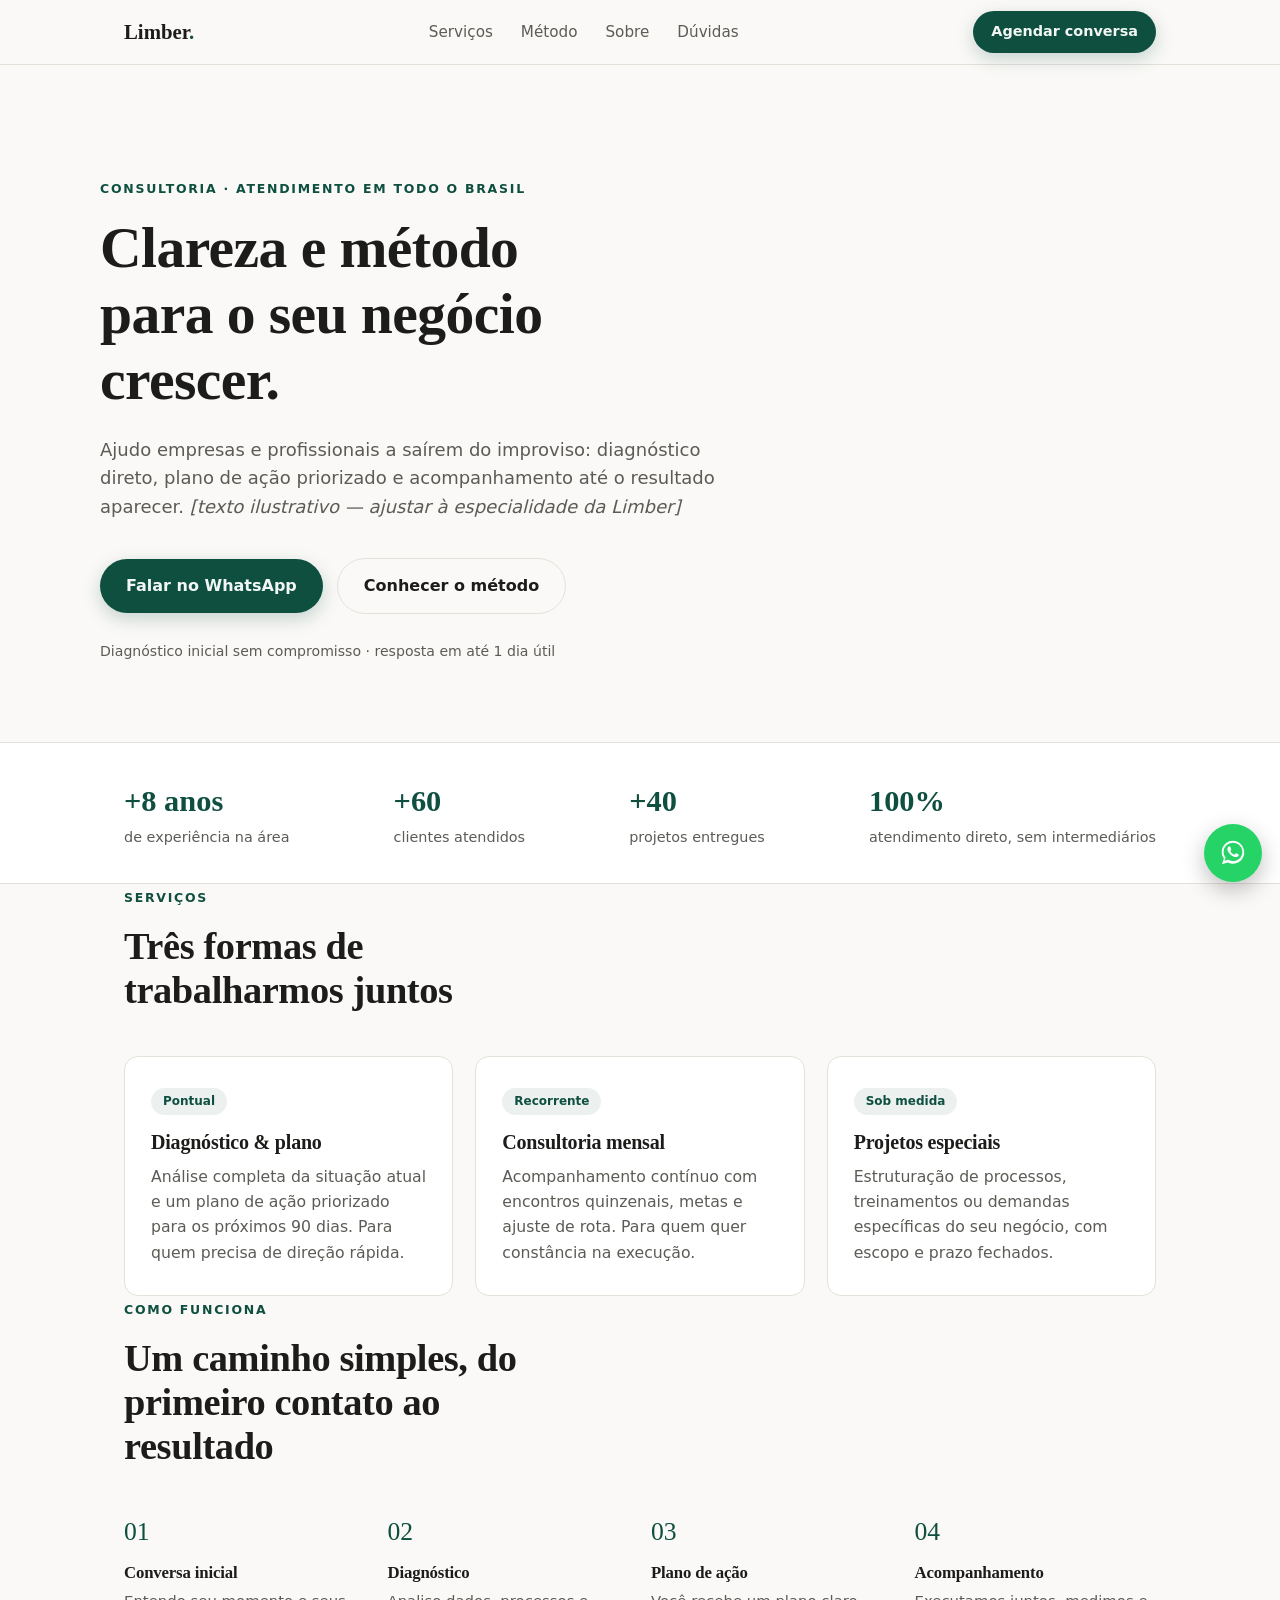
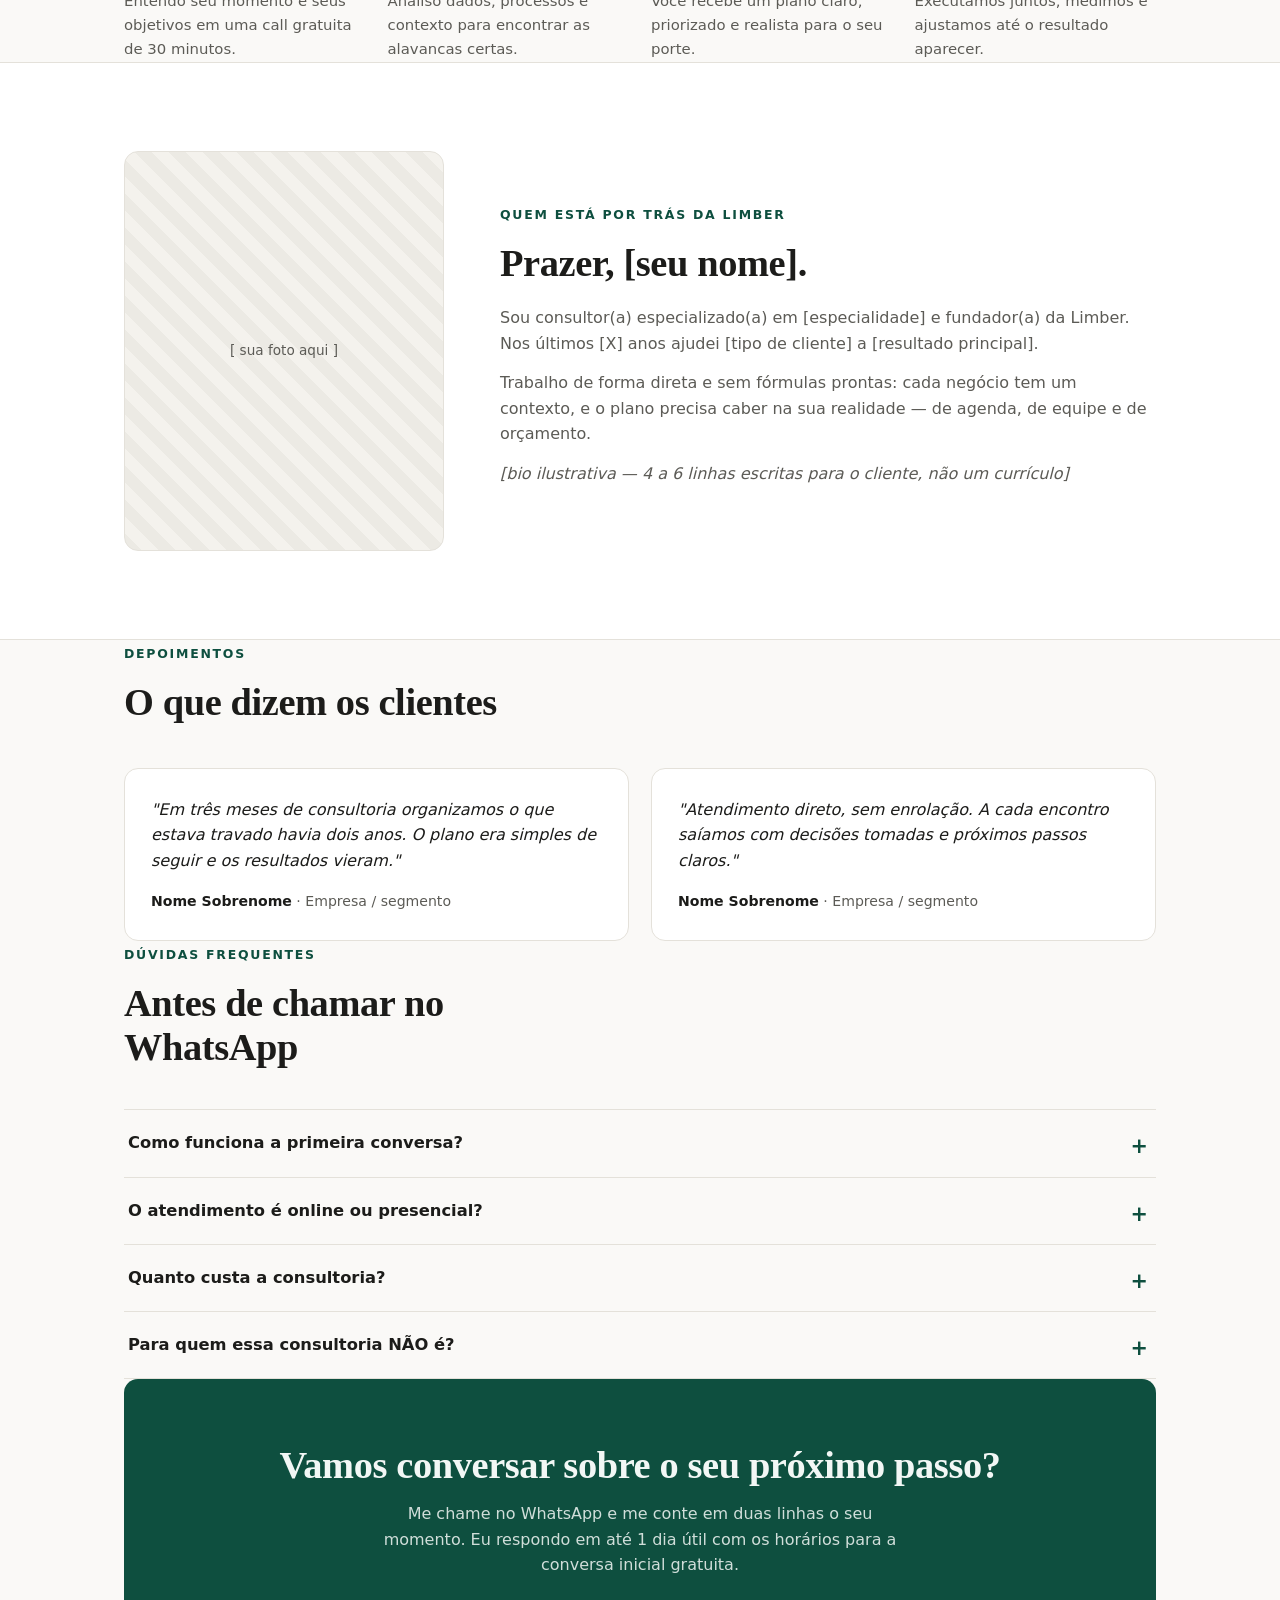
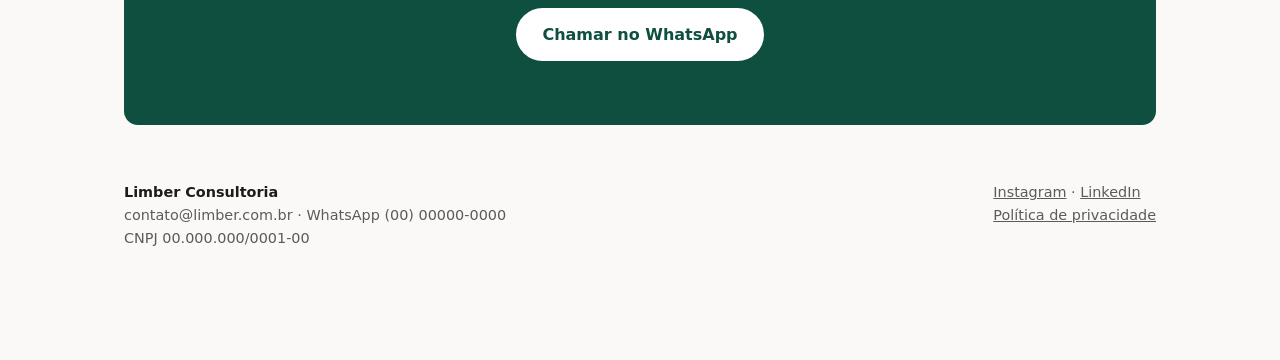
==== mockup/index.html @ 3dd90d0c "Proposta de site institucional enxuto com benchmarking e mockup navegável - PROPOSTA.md: pesquisa de" ====
<!doctype html>
<html lang="pt-BR">
<head>
<meta charset="utf-8">
<meta name="viewport" content="width=device-width, initial-scale=1">
<title>Limber Consultoria — mockup do layout enxuto</title>
<meta name="description" content="Consultoria para negócios que querem crescer com clareza e método. Diagnóstico, plano e acompanhamento. [texto ilustrativo]">
<!--
  MOCKUP — textos ilustrativos, a ajustar ao posicionamento da Limber.
  Paleta e tipografia são propostas iniciais; trocar pela identidade da marca.
  Nenhuma dependência externa: um único arquivo, pronto para hospedar.
-->
<style>
  :root{
    --bg:#faf9f7;
    --ink:#1c1c1a;
    --muted:#5c5b56;
    --accent:#0e4f3f;
    --accent-ink:#f2f7f5;
    --line:#e4e1da;
    --card:#ffffff;
    --radius:14px;
    --max:1080px;
  }
  *{box-sizing:border-box;margin:0;padding:0}
  html{scroll-behavior:smooth}
  body{
    font-family:system-ui,-apple-system,"Segoe UI",Roboto,Helvetica,Arial,sans-serif;
    background:var(--bg);color:var(--ink);line-height:1.6;
    -webkit-font-smoothing:antialiased;
  }
  h1,h2,h3{font-family:Georgia,"Times New Roman",serif;font-weight:600;line-height:1.15;letter-spacing:-.01em}
  img{max-width:100%;display:block}
  a{color:inherit}
  .wrap{max-width:var(--max);margin:0 auto;padding:0 24px}
  section{padding:88px 0}
  .eyebrow{
    display:inline-block;font-size:.78rem;font-weight:600;letter-spacing:.14em;
    text-transform:uppercase;color:var(--accent);margin-bottom:16px;
  }
  .lead{color:var(--muted);font-size:1.125rem;max-width:56ch}
  .btn{
    display:inline-block;padding:14px 26px;border-radius:999px;text-decoration:none;
    font-weight:600;font-size:1rem;transition:transform .15s ease,box-shadow .15s ease;
  }
  .btn:hover{transform:translateY(-1px)}
  .btn-primary{background:var(--accent);color:var(--accent-ink);box-shadow:0 6px 18px rgba(14,79,63,.22)}
  .btn-ghost{border:1.5px solid var(--line);color:var(--ink);background:transparent}

  /* Header enxuto */
  header{
    position:sticky;top:0;z-index:50;background:rgba(250,249,247,.9);
    backdrop-filter:blur(8px);border-bottom:1px solid var(--line);
  }
  .nav{display:flex;align-items:center;justify-content:space-between;height:64px}
  .logo{font-family:Georgia,serif;font-size:1.3rem;font-weight:700;text-decoration:none}
  .logo span{color:var(--accent)}
  .nav ul{display:flex;gap:28px;list-style:none}
  .nav ul a{text-decoration:none;font-size:.95rem;color:var(--muted)}
  .nav ul a:hover{color:var(--ink)}
  .nav .btn{padding:9px 18px;font-size:.9rem}
  @media(max-width:760px){.nav ul{display:none}}

  /* Herói */
  .hero{padding:110px 0 80px}
  .hero h1{font-size:clamp(2.2rem,5.4vw,3.6rem);max-width:18ch;margin-bottom:22px}
  .hero .lead{margin-bottom:36px}
  .hero .actions{display:flex;gap:14px;flex-wrap:wrap;align-items:center}
  .hero .micro{margin-top:26px;font-size:.88rem;color:var(--muted)}

  /* Prova social */
  .proof{border-top:1px solid var(--line);border-bottom:1px solid var(--line);padding:34px 0;background:var(--card)}
  .proof .wrap{display:flex;gap:32px;flex-wrap:wrap;justify-content:space-between;align-items:center}
  .stat b{display:block;font-family:Georgia,serif;font-size:1.9rem;color:var(--accent)}
  .stat{font-size:.9rem;color:var(--muted)}

  /* Serviços */
  .grid3{display:grid;grid-template-columns:repeat(3,1fr);gap:22px;margin-top:44px}
  @media(max-width:860px){.grid3{grid-template-columns:1fr}}
  .card{
    background:var(--card);border:1px solid var(--line);border-radius:var(--radius);
    padding:30px 26px;
  }
  .card h3{font-size:1.25rem;margin-bottom:10px}
  .card p{color:var(--muted);font-size:.98rem}
  .card .tag{display:inline-block;font-size:.75rem;font-weight:600;color:var(--accent);
    background:rgba(14,79,63,.08);border-radius:999px;padding:4px 12px;margin-bottom:16px}

  /* Método */
  .steps{display:grid;grid-template-columns:repeat(4,1fr);gap:22px;margin-top:44px;counter-reset:step}
  @media(max-width:860px){.steps{grid-template-columns:1fr 1fr}}
  @media(max-width:560px){.steps{grid-template-columns:1fr}}
  .step{counter-increment:step}
  .step::before{
    content:counter(step,decimal-leading-zero);display:block;
    font-family:Georgia,serif;font-size:1.6rem;color:var(--accent);margin-bottom:10px;
  }
  .step h3{font-size:1.05rem;margin-bottom:8px}
  .step p{color:var(--muted);font-size:.93rem}

  /* Sobre */
  .about{background:var(--card);border-top:1px solid var(--line);border-bottom:1px solid var(--line)}
  .about .wrap{display:grid;grid-template-columns:320px 1fr;gap:56px;align-items:center}
  @media(max-width:860px){.about .wrap{grid-template-columns:1fr}}
  .portrait{
    aspect-ratio:4/5;border-radius:var(--radius);background:
      repeating-linear-gradient(45deg,#eceae4,#eceae4 12px,#f4f2ed 12px,#f4f2ed 24px);
    display:flex;align-items:center;justify-content:center;color:var(--muted);
    font-size:.85rem;border:1px solid var(--line);
  }
  .about p{color:var(--muted);margin-bottom:14px}

  /* Depoimentos */
  .grid2{display:grid;grid-template-columns:1fr 1fr;gap:22px;margin-top:44px}
  @media(max-width:760px){.grid2{grid-template-columns:1fr}}
  blockquote{
    background:var(--card);border:1px solid var(--line);border-radius:var(--radius);
    padding:28px 26px;font-size:1rem;
  }
  blockquote p{font-style:italic;margin-bottom:16px}
  blockquote footer{font-size:.88rem;color:var(--muted);font-style:normal}
  blockquote footer b{color:var(--ink)}

  /* FAQ */
  .faq details{border-bottom:1px solid var(--line);padding:20px 4px}
  .faq details:first-of-type{border-top:1px solid var(--line);margin-top:40px}
  .faq summary{cursor:pointer;font-weight:600;font-size:1.02rem;list-style:none;position:relative;padding-right:32px}
  .faq summary::after{content:"+";position:absolute;right:4px;top:0;color:var(--accent);font-size:1.3rem}
  .faq details[open] summary::after{content:"–"}
  .faq details p{color:var(--muted);margin-top:12px;max-width:65ch}

  /* CTA final */
  .cta{background:var(--accent);color:var(--accent-ink);border-radius:var(--radius);
    padding:64px 40px;text-align:center}
  .cta h2{font-size:clamp(1.6rem,3.6vw,2.4rem);margin-bottom:14px}
  .cta p{opacity:.85;margin-bottom:30px;max-width:52ch;margin-inline:auto}
  .cta .btn{background:#fff;color:var(--accent)}

  /* Rodapé */
  footer.site{padding:56px 0 110px;color:var(--muted);font-size:.9rem}
  footer.site .wrap{display:flex;justify-content:space-between;gap:24px;flex-wrap:wrap}
  footer.site a{color:var(--muted)}
  h2.section-title{font-size:clamp(1.7rem,3.8vw,2.4rem);max-width:24ch}

  /* WhatsApp flutuante */
  .whats{
    position:fixed;right:18px;bottom:18px;z-index:60;width:58px;height:58px;border-radius:50%;
    background:#25d366;display:flex;align-items:center;justify-content:center;
    box-shadow:0 8px 22px rgba(0,0,0,.25);text-decoration:none;
  }
  .whats svg{width:30px;height:30px;fill:#fff}
</style>
</head>
<body>

<header>
  <div class="wrap nav">
    <a class="logo" href="#">Limber<span>.</span></a>
    <ul>
      <li><a href="#servicos">Serviços</a></li>
      <li><a href="#metodo">Método</a></li>
      <li><a href="#sobre">Sobre</a></li>
      <li><a href="#faq">Dúvidas</a></li>
    </ul>
    <a class="btn btn-primary" href="#contato">Agendar conversa</a>
  </div>
</header>

<main>

  <!-- 1. HERÓI: promessa + CTA (teste dos 5 segundos) -->
  <section class="hero wrap">
    <span class="eyebrow">Consultoria · atendimento em todo o Brasil</span>
    <h1>Clareza e método para o seu negócio crescer.</h1>
    <p class="lead">
      Ajudo empresas e profissionais a saírem do improviso: diagnóstico direto,
      plano de ação priorizado e acompanhamento até o resultado aparecer.
      <em>[texto ilustrativo — ajustar à especialidade da Limber]</em>
    </p>
    <div class="actions">
      <a class="btn btn-primary" href="https://wa.me/5500000000000?text=Ol%C3%A1!%20Vim%20pelo%20site%20da%20Limber%20e%20quero%20agendar%20uma%20conversa.">Falar no WhatsApp</a>
      <a class="btn btn-ghost" href="#metodo">Conhecer o método</a>
    </div>
    <p class="micro">Diagnóstico inicial sem compromisso · resposta em até 1 dia útil</p>
  </section>

  <!-- 2. PROVA SOCIAL: números primeiro, confiança imediata -->
  <div class="proof">
    <div class="wrap">
      <div class="stat"><b>+8 anos</b> de experiência na área</div>
      <div class="stat"><b>+60</b> clientes atendidos</div>
      <div class="stat"><b>+40</b> projetos entregues</div>
      <div class="stat"><b>100%</b> atendimento direto, sem intermediários</div>
    </div>
  </div>

  <!-- 3. SERVIÇOS: 3 cards, resultado em uma frase -->
  <section id="servicos" class="wrap">
    <span class="eyebrow">Serviços</span>
    <h2 class="section-title">Três formas de trabalharmos juntos</h2>
    <div class="grid3">
      <div class="card">
        <span class="tag">Pontual</span>
        <h3>Diagnóstico &amp; plano</h3>
        <p>Análise completa da situação atual e um plano de ação priorizado para os próximos 90 dias. Para quem precisa de direção rápida.</p>
      </div>
      <div class="card">
        <span class="tag">Recorrente</span>
        <h3>Consultoria mensal</h3>
        <p>Acompanhamento contínuo com encontros quinzenais, metas e ajuste de rota. Para quem quer constância na execução.</p>
      </div>
      <div class="card">
        <span class="tag">Sob medida</span>
        <h3>Projetos especiais</h3>
        <p>Estruturação de processos, treinamentos ou demandas específicas do seu negócio, com escopo e prazo fechados.</p>
      </div>
    </div>
  </section>

  <!-- 4. MÉTODO: 4 passos reduzem o risco percebido -->
  <section id="metodo" class="wrap">
    <span class="eyebrow">Como funciona</span>
    <h2 class="section-title">Um caminho simples, do primeiro contato ao resultado</h2>
    <div class="steps">
      <div class="step"><h3>Conversa inicial</h3><p>Entendo seu momento e seus objetivos em uma call gratuita de 30 minutos.</p></div>
      <div class="step"><h3>Diagnóstico</h3><p>Analiso dados, processos e contexto para encontrar as alavancas certas.</p></div>
      <div class="step"><h3>Plano de ação</h3><p>Você recebe um plano claro, priorizado e realista para o seu porte.</p></div>
      <div class="step"><h3>Acompanhamento</h3><p>Executamos juntos, medimos e ajustamos até o resultado aparecer.</p></div>
    </div>
  </section>

  <!-- 5. SOBRE: rosto + bio orientada ao cliente -->
  <section id="sobre" class="about">
    <div class="wrap">
      <div class="portrait">[ sua foto aqui ]</div>
      <div>
        <span class="eyebrow">Quem está por trás da Limber</span>
        <h2 class="section-title" style="margin-bottom:20px">Prazer, [seu nome].</h2>
        <p>Sou consultor(a) especializado(a) em [especialidade] e fundador(a) da Limber. Nos últimos [X] anos ajudei [tipo de cliente] a [resultado principal].</p>
        <p>Trabalho de forma direta e sem fórmulas prontas: cada negócio tem um contexto, e o plano precisa caber na sua realidade — de agenda, de equipe e de orçamento.</p>
        <p><em>[bio ilustrativa — 4 a 6 linhas escritas para o cliente, não um currículo]</em></p>
      </div>
    </div>
  </section>

  <!-- 6. DEPOIMENTOS: prova por terceiros -->
  <section class="wrap">
    <span class="eyebrow">Depoimentos</span>
    <h2 class="section-title">O que dizem os clientes</h2>
    <div class="grid2">
      <blockquote>
        <p>"Em três meses de consultoria organizamos o que estava travado havia dois anos. O plano era simples de seguir e os resultados vieram."</p>
        <footer><b>Nome Sobrenome</b> · Empresa / segmento</footer>
      </blockquote>
      <blockquote>
        <p>"Atendimento direto, sem enrolação. A cada encontro saíamos com decisões tomadas e próximos passos claros."</p>
        <footer><b>Nome Sobrenome</b> · Empresa / segmento</footer>
      </blockquote>
    </div>
  </section>

  <!-- 7. FAQ: quebra objeções antes do CTA final -->
  <section id="faq" class="wrap faq">
    <span class="eyebrow">Dúvidas frequentes</span>
    <h2 class="section-title">Antes de chamar no WhatsApp</h2>
    <details>
      <summary>Como funciona a primeira conversa?</summary>
      <p>É uma call gratuita de 30 minutos para eu entender seu momento e você avaliar se faz sentido trabalharmos juntos. Sem compromisso.</p>
    </details>
    <details>
      <summary>O atendimento é online ou presencial?</summary>
      <p>Atendo 100% online para todo o Brasil. Encontros presenciais podem ser combinados conforme o projeto. [ajustar]</p>
    </details>
    <details>
      <summary>Quanto custa a consultoria?</summary>
      <p>Depende do formato (pontual, mensal ou projeto). Depois da conversa inicial você recebe uma proposta com escopo e valores fechados.</p>
    </details>
    <details>
      <summary>Para quem essa consultoria NÃO é?</summary>
      <p>Para quem procura fórmula mágica ou terceirização total. Aqui trabalhamos juntos — você participa das decisões e da execução.</p>
    </details>
  </section>

  <!-- 8. CTA FINAL -->
  <section id="contato" class="wrap">
    <div class="cta">
      <h2>Vamos conversar sobre o seu próximo passo?</h2>
      <p>Me chame no WhatsApp e me conte em duas linhas o seu momento. Eu respondo em até 1 dia útil com os horários para a conversa inicial gratuita.</p>
      <a class="btn" href="https://wa.me/5500000000000?text=Ol%C3%A1!%20Vim%20pelo%20site%20da%20Limber%20e%20quero%20agendar%20uma%20conversa.">Chamar no WhatsApp</a>
    </div>
  </section>

</main>

<footer class="site">
  <div class="wrap">
    <div>
      <strong style="color:var(--ink)">Limber Consultoria</strong><br>
      contato@limber.com.br · WhatsApp (00) 00000-0000<br>
      CNPJ 00.000.000/0001-00
    </div>
    <div>
      <a href="#">Instagram</a> · <a href="#">LinkedIn</a><br>
      <a href="#">Política de privacidade</a>
    </div>
  </div>
</footer>

<!-- Botão WhatsApp flutuante (padrão BR de conversão) -->
<a class="whats" aria-label="Conversar no WhatsApp"
   href="https://wa.me/5500000000000?text=Ol%C3%A1!%20Vim%20pelo%20site%20da%20Limber.">
  <svg viewBox="0 0 32 32" aria-hidden="true"><path d="M16 3C9.4 3 4 8.3 4 14.9c0 2.6.8 5 2.3 7L4.2 28l6.3-2c1.7.9 3.6 1.4 5.5 1.4 6.6 0 12-5.3 12-11.9S22.6 3 16 3zm0 21.6c-1.7 0-3.4-.5-4.9-1.3l-.4-.2-3.7 1.2 1.2-3.5-.3-.4c-1.2-1.6-1.9-3.6-1.9-5.6 0-5.3 4.5-9.7 10-9.7s10 4.4 10 9.7-4.5 9.8-10 9.8zm5.5-7.3c-.3-.2-1.8-.9-2-1-.3-.1-.5-.2-.7.2-.2.3-.8 1-.9 1.1-.2.2-.3.2-.6.1-.3-.2-1.3-.5-2.4-1.5-.9-.8-1.5-1.8-1.7-2.1-.2-.3 0-.5.1-.6l.5-.5c.1-.2.2-.3.3-.5.1-.2 0-.4 0-.6-.1-.2-.7-1.7-1-2.3-.2-.6-.5-.5-.7-.5h-.6c-.2 0-.5.1-.8.4-.3.3-1 1-1 2.5s1.1 2.9 1.2 3.1c.2.2 2.1 3.2 5.1 4.5.7.3 1.3.5 1.7.6.7.2 1.4.2 1.9.1.6-.1 1.8-.7 2-1.4.2-.7.2-1.3.2-1.4-.1-.2-.3-.3-.6-.4z"/></svg>
</a>

</body>
</html>
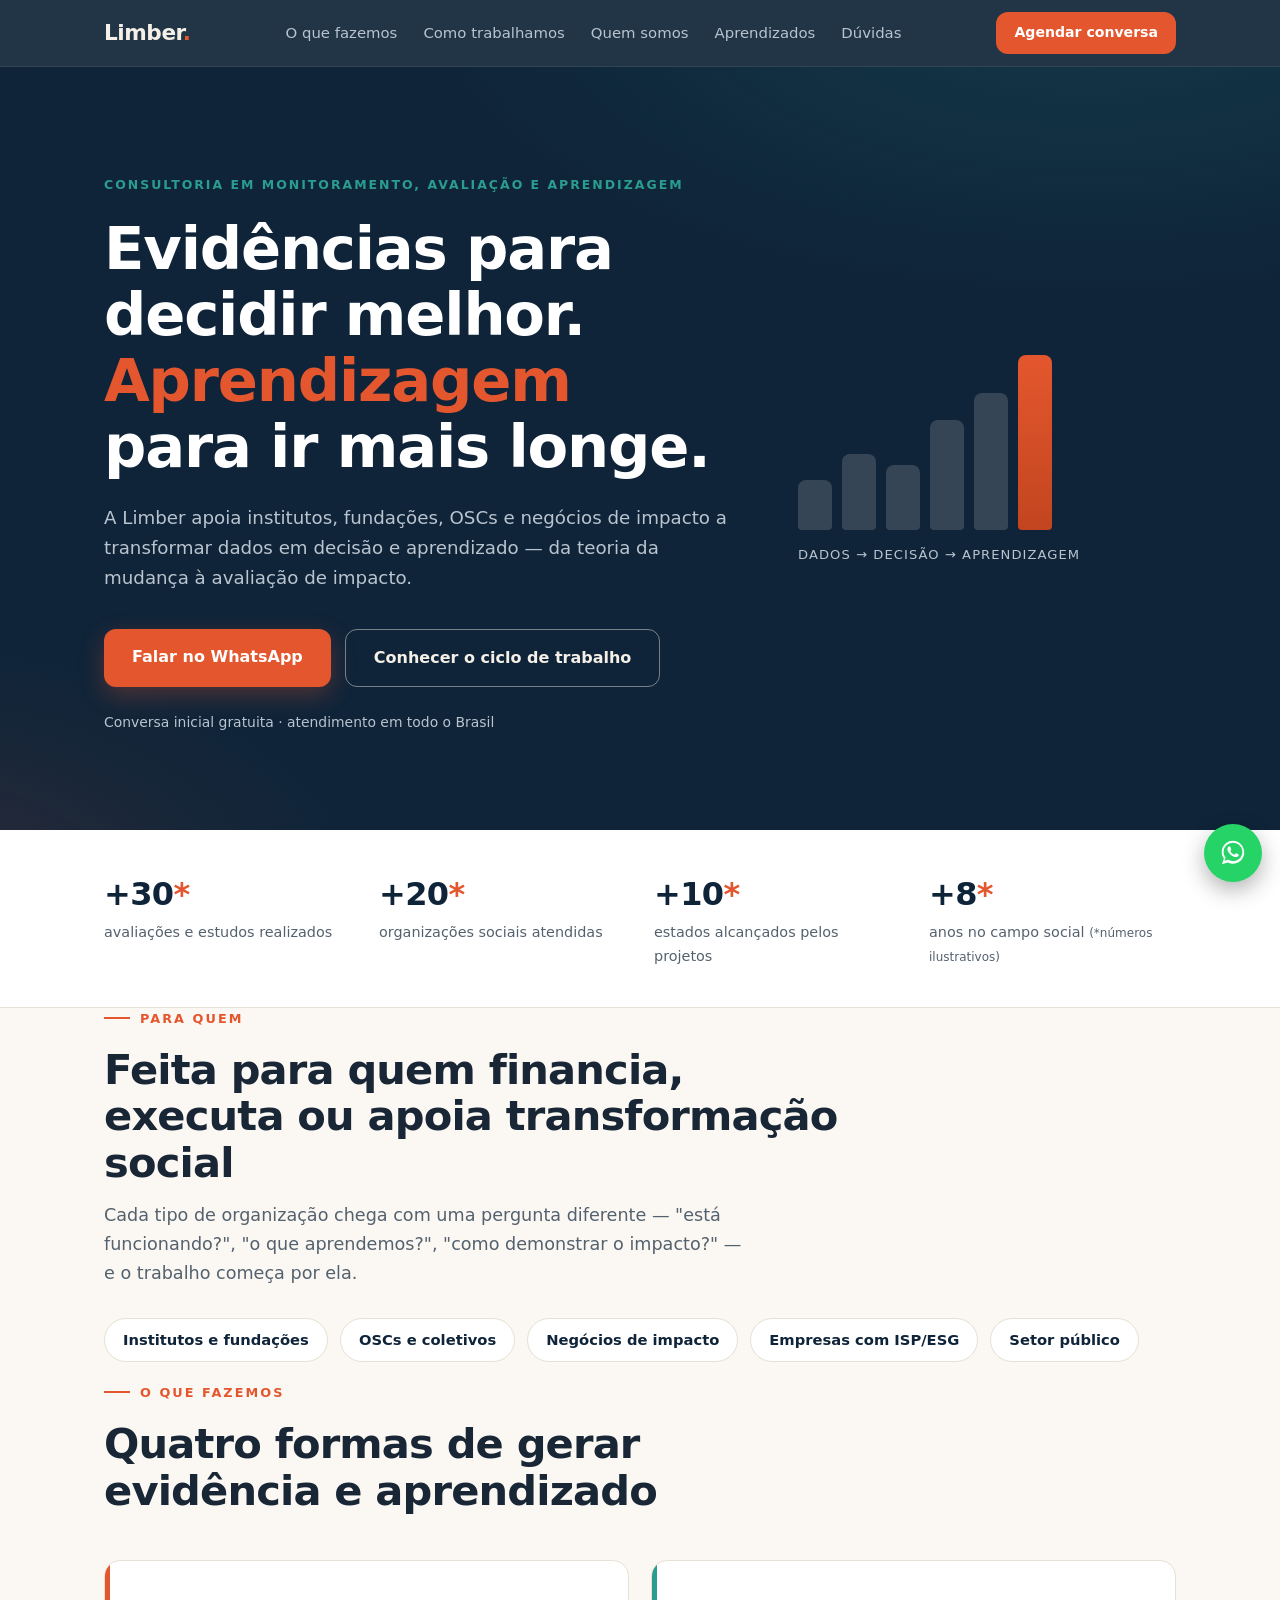
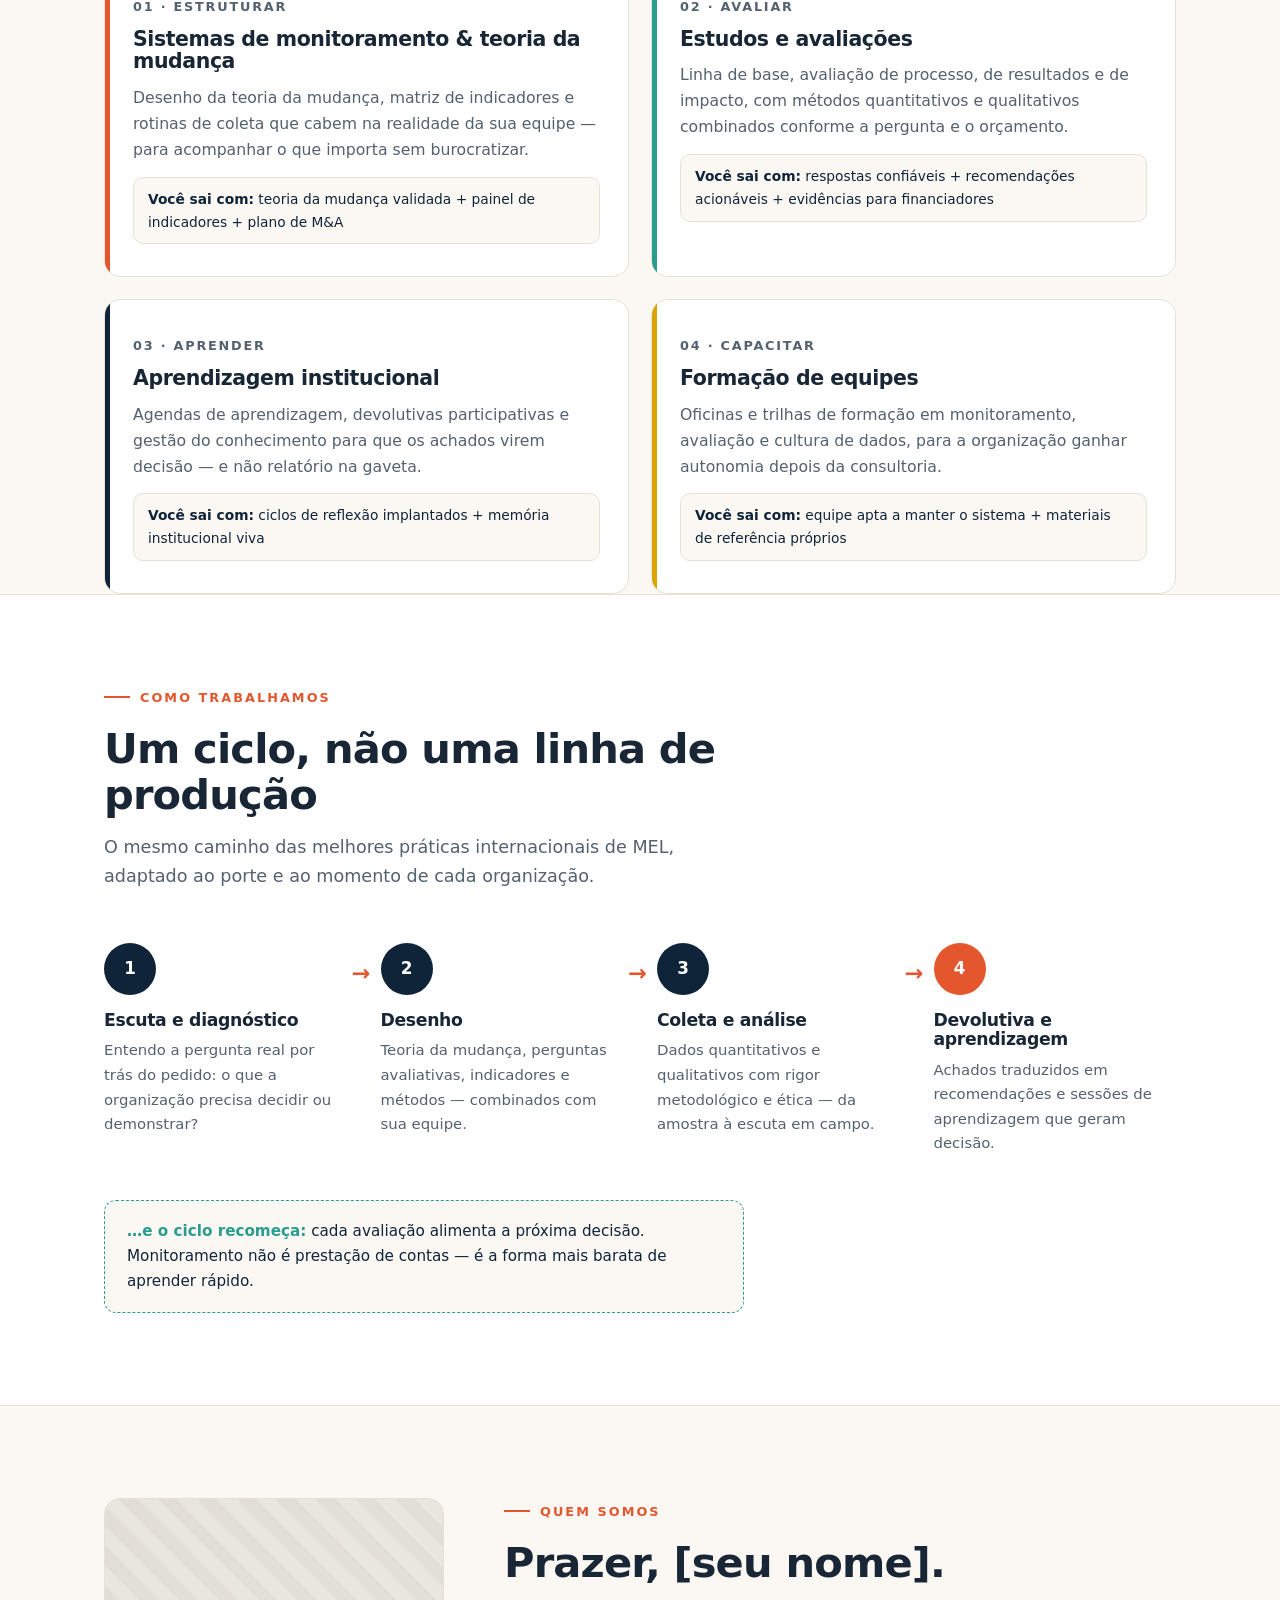
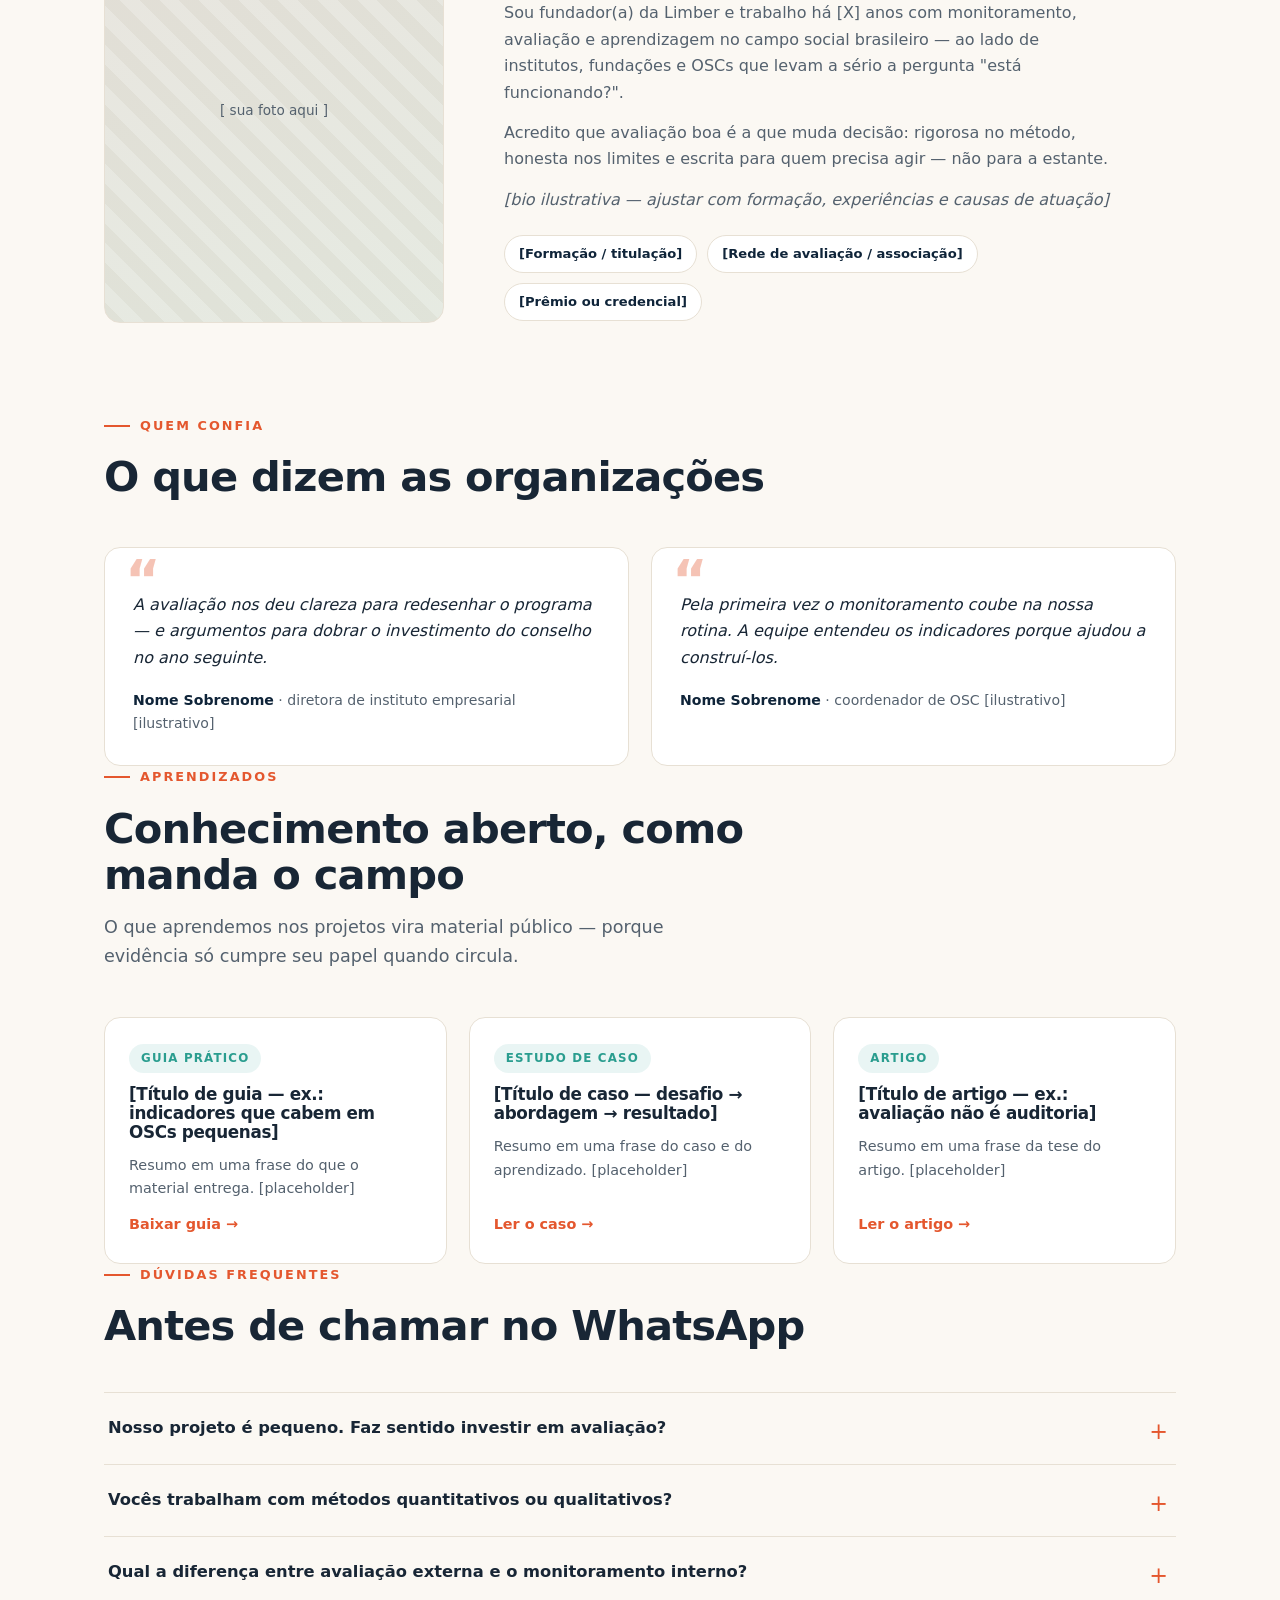
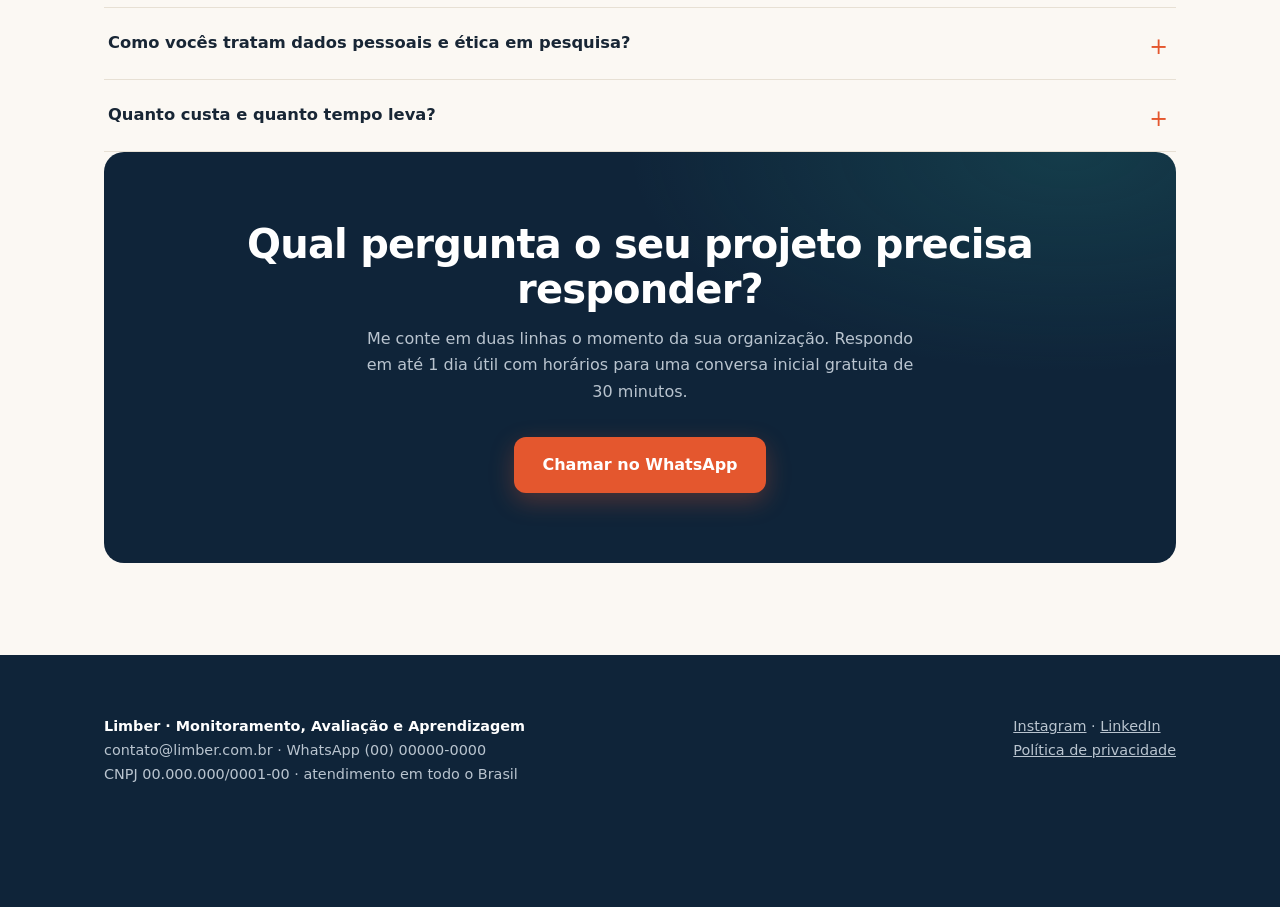
==== commit cd998389: "Novo design do site baseado no benchmarking MEL - mockup/index.html: redesign completo aplicando os " ====
--- a/mockup/index.html
+++ b/mockup/index.html
@@ -3,150 +3,250 @@
 <head>
 <meta charset="utf-8">
 <meta name="viewport" content="width=device-width, initial-scale=1">
-<title>Limber Consultoria — mockup do layout enxuto</title>
-<meta name="description" content="Consultoria para negócios que querem crescer com clareza e método. Diagnóstico, plano e acompanhamento. [texto ilustrativo]">
+<title>Limber — Monitoramento, Avaliação e Aprendizagem</title>
+<meta name="description" content="Consultoria em monitoramento, avaliação e aprendizagem (MEL) para institutos, fundações, OSCs e negócios de impacto. Evidências para decidir melhor. [mockup]">
 <!--
-  MOCKUP — textos ilustrativos, a ajustar ao posicionamento da Limber.
-  Paleta e tipografia são propostas iniciais; trocar pela identidade da marca.
-  Nenhuma dependência externa: um único arquivo, pronto para hospedar.
+  MOCKUP v2 — design baseado no benchmarking de consultorias MEL/MEAL
+  (ver BENCHMARKING-MEL.md). Textos ilustrativos, números e clientes são
+  placeholders. Arquivo único, sem dependências externas.
+
+  Decisões vindas do benchmarking:
+  - Herói com a fórmula do setor: transformação + evidência/aprendizagem + para quem
+  - 4 linhas clássicas de serviço MEL
+  - Método apresentado como ciclo (escuta → desenho → coleta/análise → aprendizagem)
+  - Prova social em 3 camadas: números, organizações, publicações
+  - Seção de aprendizados/publicações (sinal de senioridade no campo)
+  - FAQ com objeções típicas do setor (quali vs quanti, LGPD, porte, externa vs interna)
 -->
 <style>
   :root{
-    --bg:#faf9f7;
-    --ink:#1c1c1a;
-    --muted:#5c5b56;
-    --accent:#0e4f3f;
-    --accent-ink:#f2f7f5;
-    --line:#e4e1da;
+    --paper:#fbf8f3;
+    --ink:#182635;
+    --muted:#54616e;
+    --navy:#0f2439;
+    --navy-2:#16334f;
+    --coral:#e4572e;
+    --coral-dark:#c2451f;
+    --teal:#2a9d8f;
+    --line:#e7e0d4;
     --card:#ffffff;
-    --radius:14px;
-    --max:1080px;
+    --on-dark:#f4efe7;
+    --on-dark-muted:#b9c4cf;
+    --radius:16px;
+    --max:1120px;
   }
   *{box-sizing:border-box;margin:0;padding:0}
   html{scroll-behavior:smooth}
   body{
     font-family:system-ui,-apple-system,"Segoe UI",Roboto,Helvetica,Arial,sans-serif;
-    background:var(--bg);color:var(--ink);line-height:1.6;
+    background:var(--paper);color:var(--ink);line-height:1.65;
     -webkit-font-smoothing:antialiased;
   }
-  h1,h2,h3{font-family:Georgia,"Times New Roman",serif;font-weight:600;line-height:1.15;letter-spacing:-.01em}
-  img{max-width:100%;display:block}
+  h1,h2,h3{font-weight:800;line-height:1.12;letter-spacing:-.02em}
   a{color:inherit}
   .wrap{max-width:var(--max);margin:0 auto;padding:0 24px}
-  section{padding:88px 0}
-  .eyebrow{
-    display:inline-block;font-size:.78rem;font-weight:600;letter-spacing:.14em;
-    text-transform:uppercase;color:var(--accent);margin-bottom:16px;
-  }
-  .lead{color:var(--muted);font-size:1.125rem;max-width:56ch}
+  section{padding:92px 0}
+  .kicker{
+    display:flex;align-items:center;gap:10px;
+    font-size:.8rem;font-weight:700;letter-spacing:.16em;text-transform:uppercase;
+    color:var(--coral);margin-bottom:18px;
+  }
+  .kicker::before{content:"";width:26px;height:2px;background:var(--coral);flex:none}
+  .lead{color:var(--muted);font-size:1.1rem;max-width:58ch}
+  h2.title{font-size:clamp(1.8rem,3.9vw,2.6rem);max-width:26ch;margin-bottom:14px}
   .btn{
-    display:inline-block;padding:14px 26px;border-radius:999px;text-decoration:none;
-    font-weight:600;font-size:1rem;transition:transform .15s ease,box-shadow .15s ease;
-  }
-  .btn:hover{transform:translateY(-1px)}
-  .btn-primary{background:var(--accent);color:var(--accent-ink);box-shadow:0 6px 18px rgba(14,79,63,.22)}
-  .btn-ghost{border:1.5px solid var(--line);color:var(--ink);background:transparent}
-
-  /* Header enxuto */
+    display:inline-block;padding:15px 28px;border-radius:12px;text-decoration:none;
+    font-weight:700;font-size:1rem;transition:transform .15s,box-shadow .15s,background .15s;
+  }
+  .btn:hover{transform:translateY(-2px)}
+  .btn-coral{background:var(--coral);color:#fff;box-shadow:0 8px 24px rgba(228,87,46,.3)}
+  .btn-coral:hover{background:var(--coral-dark)}
+  .btn-outline-dark{border:1.5px solid rgba(244,239,231,.45);color:var(--on-dark)}
+  .btn-outline{border:1.5px solid var(--line);color:var(--ink);background:var(--card)}
+
+  /* ===== Header ===== */
   header{
-    position:sticky;top:0;z-index:50;background:rgba(250,249,247,.9);
-    backdrop-filter:blur(8px);border-bottom:1px solid var(--line);
-  }
-  .nav{display:flex;align-items:center;justify-content:space-between;height:64px}
-  .logo{font-family:Georgia,serif;font-size:1.3rem;font-weight:700;text-decoration:none}
-  .logo span{color:var(--accent)}
-  .nav ul{display:flex;gap:28px;list-style:none}
-  .nav ul a{text-decoration:none;font-size:.95rem;color:var(--muted)}
-  .nav ul a:hover{color:var(--ink)}
-  .nav .btn{padding:9px 18px;font-size:.9rem}
-  @media(max-width:760px){.nav ul{display:none}}
-
-  /* Herói */
-  .hero{padding:110px 0 80px}
-  .hero h1{font-size:clamp(2.2rem,5.4vw,3.6rem);max-width:18ch;margin-bottom:22px}
-  .hero .lead{margin-bottom:36px}
-  .hero .actions{display:flex;gap:14px;flex-wrap:wrap;align-items:center}
-  .hero .micro{margin-top:26px;font-size:.88rem;color:var(--muted)}
-
-  /* Prova social */
-  .proof{border-top:1px solid var(--line);border-bottom:1px solid var(--line);padding:34px 0;background:var(--card)}
-  .proof .wrap{display:flex;gap:32px;flex-wrap:wrap;justify-content:space-between;align-items:center}
-  .stat b{display:block;font-family:Georgia,serif;font-size:1.9rem;color:var(--accent)}
+    position:sticky;top:0;z-index:50;
+    background:rgba(15,36,57,.92);backdrop-filter:blur(10px);
+    border-bottom:1px solid rgba(255,255,255,.08);
+  }
+  .nav{display:flex;align-items:center;justify-content:space-between;height:66px}
+  .logo{font-size:1.35rem;font-weight:800;letter-spacing:-.02em;text-decoration:none;color:var(--on-dark)}
+  .logo i{font-style:normal;color:var(--coral)}
+  .nav ul{display:flex;gap:26px;list-style:none}
+  .nav ul a{text-decoration:none;font-size:.93rem;color:var(--on-dark-muted)}
+  .nav ul a:hover{color:#fff}
+  .nav .btn{padding:9px 18px;font-size:.88rem;box-shadow:none}
+  @media(max-width:820px){.nav ul{display:none}}
+
+  /* ===== Herói (fundo navy, fórmula do setor) ===== */
+  .hero{
+    background:
+      radial-gradient(1100px 500px at 85% -10%, rgba(42,157,143,.18), transparent 60%),
+      radial-gradient(900px 480px at -10% 110%, rgba(228,87,46,.14), transparent 55%),
+      var(--navy);
+    color:var(--on-dark);padding:104px 0 96px;
+  }
+  .hero .wrap{display:grid;grid-template-columns:1.25fr .75fr;gap:64px;align-items:center}
+  @media(max-width:900px){.hero .wrap{grid-template-columns:1fr}}
+  .hero .eyebrow{
+    display:inline-block;font-size:.78rem;font-weight:700;letter-spacing:.16em;
+    text-transform:uppercase;color:var(--teal);margin-bottom:20px;
+  }
+  .hero h1{font-size:clamp(2.3rem,5.2vw,3.7rem);max-width:17ch;margin-bottom:22px;color:#fff}
+  .hero h1 em{font-style:normal;color:var(--coral);}
+  .hero p.sub{color:var(--on-dark-muted);font-size:1.14rem;max-width:54ch;margin-bottom:36px}
+  .hero .actions{display:flex;gap:14px;flex-wrap:wrap}
+  .hero .micro{margin-top:24px;font-size:.87rem;color:var(--on-dark-muted)}
+
+  /* gráfico decorativo: dados → decisão → aprendizagem */
+  .chart{display:flex;flex-direction:column;gap:14px;align-items:flex-start}
+  .bars{display:flex;align-items:flex-end;gap:10px;height:190px}
+  .bars i{width:34px;border-radius:8px 8px 4px 4px;background:rgba(244,239,231,.16)}
+  .bars i:nth-child(1){height:26%}
+  .bars i:nth-child(2){height:40%}
+  .bars i:nth-child(3){height:34%}
+  .bars i:nth-child(4){height:58%}
+  .bars i:nth-child(5){height:72%}
+  .bars i:nth-child(6){height:92%;background:linear-gradient(180deg,var(--coral),var(--coral-dark))}
+  .chart small{color:var(--on-dark-muted);font-size:.82rem;letter-spacing:.08em;text-transform:uppercase}
+  @media(max-width:900px){.chart{display:none}}
+
+  /* ===== Prova social: números do campo ===== */
+  .proof{background:var(--card);border-bottom:1px solid var(--line);padding:38px 0}
+  .proof .wrap{display:grid;grid-template-columns:repeat(4,1fr);gap:28px}
+  @media(max-width:760px){.proof .wrap{grid-template-columns:1fr 1fr}}
+  .stat b{display:block;font-size:2rem;font-weight:800;letter-spacing:-.02em;color:var(--navy)}
+  .stat b span{color:var(--coral)}
   .stat{font-size:.9rem;color:var(--muted)}
 
-  /* Serviços */
-  .grid3{display:grid;grid-template-columns:repeat(3,1fr);gap:22px;margin-top:44px}
-  @media(max-width:860px){.grid3{grid-template-columns:1fr}}
-  .card{
+  /* ===== Para quem ===== */
+  .publics{display:flex;gap:12px;flex-wrap:wrap;margin-top:30px}
+  .publics span{
+    background:var(--card);border:1px solid var(--line);border-radius:999px;
+    padding:9px 18px;font-size:.92rem;font-weight:600;color:var(--navy);
+  }
+
+  /* ===== Serviços: 4 linhas clássicas de MEL ===== */
+  .services{display:grid;grid-template-columns:repeat(2,1fr);gap:22px;margin-top:46px}
+  @media(max-width:760px){.services{grid-template-columns:1fr}}
+  .svc{
     background:var(--card);border:1px solid var(--line);border-radius:var(--radius);
-    padding:30px 26px;
-  }
-  .card h3{font-size:1.25rem;margin-bottom:10px}
-  .card p{color:var(--muted);font-size:.98rem}
-  .card .tag{display:inline-block;font-size:.75rem;font-weight:600;color:var(--accent);
-    background:rgba(14,79,63,.08);border-radius:999px;padding:4px 12px;margin-bottom:16px}
-
-  /* Método */
-  .steps{display:grid;grid-template-columns:repeat(4,1fr);gap:22px;margin-top:44px;counter-reset:step}
-  @media(max-width:860px){.steps{grid-template-columns:1fr 1fr}}
-  @media(max-width:560px){.steps{grid-template-columns:1fr}}
-  .step{counter-increment:step}
-  .step::before{
-    content:counter(step,decimal-leading-zero);display:block;
-    font-family:Georgia,serif;font-size:1.6rem;color:var(--accent);margin-bottom:10px;
-  }
-  .step h3{font-size:1.05rem;margin-bottom:8px}
-  .step p{color:var(--muted);font-size:.93rem}
-
-  /* Sobre */
-  .about{background:var(--card);border-top:1px solid var(--line);border-bottom:1px solid var(--line)}
-  .about .wrap{display:grid;grid-template-columns:320px 1fr;gap:56px;align-items:center}
+    padding:32px 28px;position:relative;overflow:hidden;
+  }
+  .svc::before{content:"";position:absolute;left:0;top:0;bottom:0;width:5px;background:var(--coral)}
+  .svc:nth-child(2)::before{background:var(--teal)}
+  .svc:nth-child(3)::before{background:var(--navy)}
+  .svc:nth-child(4)::before{background:#d9a404}
+  .svc .num{font-size:.8rem;font-weight:700;letter-spacing:.14em;color:var(--muted);text-transform:uppercase}
+  .svc h3{font-size:1.28rem;margin:8px 0 12px}
+  .svc p{color:var(--muted);font-size:.98rem;margin-bottom:14px}
+  .svc .deliver{font-size:.86rem;color:var(--navy);background:var(--paper);
+    border:1px solid var(--line);border-radius:10px;padding:10px 14px}
+  .svc .deliver b{font-weight:700}
+
+  /* ===== Método: ciclo de MEL ===== */
+  .method{background:var(--card);border-top:1px solid var(--line);border-bottom:1px solid var(--line)}
+  .cycle{display:grid;grid-template-columns:repeat(4,1fr);gap:34px;margin-top:52px}
+  @media(max-width:860px){.cycle{grid-template-columns:1fr 1fr}}
+  @media(max-width:560px){.cycle{grid-template-columns:1fr}}
+  .cstep{position:relative}
+  .cstep .bubble{
+    width:52px;height:52px;border-radius:50%;display:flex;align-items:center;justify-content:center;
+    background:var(--navy);color:#fff;font-weight:800;font-size:1.05rem;margin-bottom:16px;
+  }
+  .cstep:nth-child(4) .bubble{background:var(--coral)}
+  .cstep::after{
+    content:"→";position:absolute;top:12px;right:-24px;color:var(--coral);
+    font-size:1.4rem;font-weight:700;
+  }
+  .cstep:last-child::after{content:""}
+  @media(max-width:860px){.cstep::after{content:""}}
+  .cstep h3{font-size:1.08rem;margin-bottom:8px}
+  .cstep p{color:var(--muted);font-size:.93rem}
+  .cycle-note{
+    margin-top:44px;background:var(--paper);border:1px dashed var(--teal);
+    border-radius:12px;padding:18px 22px;font-size:.95rem;color:var(--navy);max-width:640px;
+  }
+  .cycle-note b{color:var(--teal)}
+
+  /* ===== Sobre ===== */
+  .about .wrap{display:grid;grid-template-columns:340px 1fr;gap:60px;align-items:center}
   @media(max-width:860px){.about .wrap{grid-template-columns:1fr}}
   .portrait{
-    aspect-ratio:4/5;border-radius:var(--radius);background:
-      repeating-linear-gradient(45deg,#eceae4,#eceae4 12px,#f4f2ed 12px,#f4f2ed 24px);
-    display:flex;align-items:center;justify-content:center;color:var(--muted);
-    font-size:.85rem;border:1px solid var(--line);
-  }
-  .about p{color:var(--muted);margin-bottom:14px}
-
-  /* Depoimentos */
-  .grid2{display:grid;grid-template-columns:1fr 1fr;gap:22px;margin-top:44px}
-  @media(max-width:760px){.grid2{grid-template-columns:1fr}}
+    aspect-ratio:4/5;border-radius:var(--radius);border:1px solid var(--line);
+    background:
+      linear-gradient(160deg, rgba(15,36,57,.06), rgba(42,157,143,.08)),
+      repeating-linear-gradient(45deg,#efe9df,#efe9df 14px,#f6f1e9 14px,#f6f1e9 28px);
+    display:flex;align-items:center;justify-content:center;color:var(--muted);font-size:.85rem;
+  }
+  .about p{color:var(--muted);margin-bottom:14px;max-width:60ch}
+  .badges{display:flex;gap:10px;flex-wrap:wrap;margin-top:22px}
+  .badges span{font-size:.82rem;font-weight:600;color:var(--navy);
+    background:var(--card);border:1px solid var(--line);border-radius:999px;padding:7px 14px}
+
+  /* ===== Depoimentos ===== */
+  .quotes{display:grid;grid-template-columns:1fr 1fr;gap:22px;margin-top:46px}
+  @media(max-width:760px){.quotes{grid-template-columns:1fr}}
   blockquote{
     background:var(--card);border:1px solid var(--line);border-radius:var(--radius);
-    padding:28px 26px;font-size:1rem;
-  }
-  blockquote p{font-style:italic;margin-bottom:16px}
-  blockquote footer{font-size:.88rem;color:var(--muted);font-style:normal}
-  blockquote footer b{color:var(--ink)}
-
-  /* FAQ */
-  .faq details{border-bottom:1px solid var(--line);padding:20px 4px}
-  .faq details:first-of-type{border-top:1px solid var(--line);margin-top:40px}
-  .faq summary{cursor:pointer;font-weight:600;font-size:1.02rem;list-style:none;position:relative;padding-right:32px}
-  .faq summary::after{content:"+";position:absolute;right:4px;top:0;color:var(--accent);font-size:1.3rem}
+    padding:30px 28px;position:relative;
+  }
+  blockquote::before{
+    content:"“";position:absolute;top:6px;left:20px;font-size:3.4rem;
+    color:var(--coral);opacity:.35;font-weight:800;line-height:1;
+  }
+  blockquote p{font-style:italic;margin:14px 0 18px;color:var(--ink)}
+  blockquote footer{font-size:.88rem;color:var(--muted)}
+  blockquote footer b{color:var(--navy);font-style:normal}
+
+  /* ===== Aprendizados / publicações ===== */
+  .pubs{display:grid;grid-template-columns:repeat(3,1fr);gap:22px;margin-top:46px}
+  @media(max-width:860px){.pubs{grid-template-columns:1fr}}
+  .pub{
+    background:var(--card);border:1px solid var(--line);border-radius:var(--radius);
+    padding:26px 24px;display:flex;flex-direction:column;gap:12px;
+  }
+  .pub .tag{
+    align-self:flex-start;font-size:.74rem;font-weight:700;letter-spacing:.1em;
+    text-transform:uppercase;color:var(--teal);background:rgba(42,157,143,.1);
+    border-radius:999px;padding:5px 12px;
+  }
+  .pub h3{font-size:1.05rem}
+  .pub p{color:var(--muted);font-size:.9rem;flex:1}
+  .pub a{font-size:.9rem;font-weight:700;color:var(--coral);text-decoration:none}
+
+  /* ===== FAQ ===== */
+  .faq details{border-bottom:1px solid var(--line);padding:22px 4px}
+  .faq details:first-of-type{border-top:1px solid var(--line);margin-top:42px}
+  .faq summary{cursor:pointer;font-weight:700;font-size:1.02rem;list-style:none;position:relative;padding-right:34px}
+  .faq summary::-webkit-details-marker{display:none}
+  .faq summary::after{content:"+";position:absolute;right:4px;top:-2px;color:var(--coral);font-size:1.4rem;font-weight:400}
   .faq details[open] summary::after{content:"–"}
-  .faq details p{color:var(--muted);margin-top:12px;max-width:65ch}
-
-  /* CTA final */
-  .cta{background:var(--accent);color:var(--accent-ink);border-radius:var(--radius);
-    padding:64px 40px;text-align:center}
-  .cta h2{font-size:clamp(1.6rem,3.6vw,2.4rem);margin-bottom:14px}
-  .cta p{opacity:.85;margin-bottom:30px;max-width:52ch;margin-inline:auto}
-  .cta .btn{background:#fff;color:var(--accent)}
-
-  /* Rodapé */
-  footer.site{padding:56px 0 110px;color:var(--muted);font-size:.9rem}
-  footer.site .wrap{display:flex;justify-content:space-between;gap:24px;flex-wrap:wrap}
-  footer.site a{color:var(--muted)}
-  h2.section-title{font-size:clamp(1.7rem,3.8vw,2.4rem);max-width:24ch}
-
-  /* WhatsApp flutuante */
+  .faq details p{color:var(--muted);margin-top:12px;max-width:68ch}
+
+  /* ===== CTA final ===== */
+  .cta{
+    background:
+      radial-gradient(800px 400px at 90% 0%, rgba(42,157,143,.2), transparent 55%),
+      var(--navy);
+    color:var(--on-dark);border-radius:20px;padding:70px 44px;text-align:center;
+  }
+  .cta h2{font-size:clamp(1.7rem,3.8vw,2.5rem);margin-bottom:14px;color:#fff}
+  .cta p{color:var(--on-dark-muted);margin:0 auto 32px;max-width:54ch}
+
+  /* ===== Rodapé ===== */
+  footer.site{background:var(--navy);color:var(--on-dark-muted);padding:60px 0 120px;font-size:.9rem;margin-top:92px}
+  footer.site .wrap{display:flex;justify-content:space-between;gap:28px;flex-wrap:wrap}
+  footer.site strong{color:#fff}
+  footer.site a{color:var(--on-dark-muted)}
+  footer.site a:hover{color:#fff}
+
+  /* ===== WhatsApp flutuante ===== */
   .whats{
     position:fixed;right:18px;bottom:18px;z-index:60;width:58px;height:58px;border-radius:50%;
     background:#25d366;display:flex;align-items:center;justify-content:center;
-    box-shadow:0 8px 22px rgba(0,0,0,.25);text-decoration:none;
+    box-shadow:0 8px 22px rgba(0,0,0,.3);text-decoration:none;
   }
   .whats svg{width:30px;height:30px;fill:#fff}
 </style>
@@ -155,138 +255,250 @@
 
 <header>
   <div class="wrap nav">
-    <a class="logo" href="#">Limber<span>.</span></a>
+    <a class="logo" href="#">Limber<i>.</i></a>
     <ul>
-      <li><a href="#servicos">Serviços</a></li>
-      <li><a href="#metodo">Método</a></li>
-      <li><a href="#sobre">Sobre</a></li>
+      <li><a href="#servicos">O que fazemos</a></li>
+      <li><a href="#metodo">Como trabalhamos</a></li>
+      <li><a href="#sobre">Quem somos</a></li>
+      <li><a href="#aprendizados">Aprendizados</a></li>
       <li><a href="#faq">Dúvidas</a></li>
     </ul>
-    <a class="btn btn-primary" href="#contato">Agendar conversa</a>
+    <a class="btn btn-coral" href="#contato">Agendar conversa</a>
   </div>
 </header>
 
 <main>
 
-  <!-- 1. HERÓI: promessa + CTA (teste dos 5 segundos) -->
-  <section class="hero wrap">
-    <span class="eyebrow">Consultoria · atendimento em todo o Brasil</span>
-    <h1>Clareza e método para o seu negócio crescer.</h1>
-    <p class="lead">
-      Ajudo empresas e profissionais a saírem do improviso: diagnóstico direto,
-      plano de ação priorizado e acompanhamento até o resultado aparecer.
-      <em>[texto ilustrativo — ajustar à especialidade da Limber]</em>
-    </p>
-    <div class="actions">
-      <a class="btn btn-primary" href="https://wa.me/5500000000000?text=Ol%C3%A1!%20Vim%20pelo%20site%20da%20Limber%20e%20quero%20agendar%20uma%20conversa.">Falar no WhatsApp</a>
-      <a class="btn btn-ghost" href="#metodo">Conhecer o método</a>
-    </div>
-    <p class="micro">Diagnóstico inicial sem compromisso · resposta em até 1 dia útil</p>
-  </section>
-
-  <!-- 2. PROVA SOCIAL: números primeiro, confiança imediata -->
+  <!-- HERÓI: fórmula do setor — transformação + evidência/aprendizagem + para quem -->
+  <div class="hero">
+    <div class="wrap">
+      <div>
+        <span class="eyebrow">Consultoria em monitoramento, avaliação e aprendizagem</span>
+        <h1>Evidências para decidir melhor. <em>Aprendizagem</em> para ir mais longe.</h1>
+        <p class="sub">
+          A Limber apoia institutos, fundações, OSCs e negócios de impacto a transformar
+          dados em decisão e aprendizado — da teoria da mudança à avaliação de impacto.
+        </p>
+        <div class="actions">
+          <a class="btn btn-coral" href="https://wa.me/5500000000000?text=Ol%C3%A1!%20Vim%20pelo%20site%20da%20Limber%20e%20quero%20conversar%20sobre%20monitoramento%20e%20avalia%C3%A7%C3%A3o.">Falar no WhatsApp</a>
+          <a class="btn btn-outline-dark" href="#metodo">Conhecer o ciclo de trabalho</a>
+        </div>
+        <p class="micro">Conversa inicial gratuita · atendimento em todo o Brasil</p>
+      </div>
+      <div class="chart" aria-hidden="true">
+        <div class="bars"><i></i><i></i><i></i><i></i><i></i><i></i></div>
+        <small>dados → decisão → aprendizagem</small>
+      </div>
+    </div>
+  </div>
+
+  <!-- PROVA SOCIAL: números do campo (placeholders) -->
   <div class="proof">
     <div class="wrap">
-      <div class="stat"><b>+8 anos</b> de experiência na área</div>
-      <div class="stat"><b>+60</b> clientes atendidos</div>
-      <div class="stat"><b>+40</b> projetos entregues</div>
-      <div class="stat"><b>100%</b> atendimento direto, sem intermediários</div>
+      <div class="stat"><b>+30<span>*</span></b> avaliações e estudos realizados</div>
+      <div class="stat"><b>+20<span>*</span></b> organizações sociais atendidas</div>
+      <div class="stat"><b>+10<span>*</span></b> estados alcançados pelos projetos</div>
+      <div class="stat"><b>+8<span>*</span></b> anos no campo social <span style="font-size:.75rem">(*números ilustrativos)</span></div>
     </div>
   </div>
 
-  <!-- 3. SERVIÇOS: 3 cards, resultado em uma frase -->
+  <!-- PARA QUEM -->
+  <section class="wrap" style="padding-bottom:20px">
+    <span class="kicker">Para quem</span>
+    <h2 class="title">Feita para quem financia, executa ou apoia transformação social</h2>
+    <p class="lead">Cada tipo de organização chega com uma pergunta diferente — "está funcionando?",
+      "o que aprendemos?", "como demonstrar o impacto?" — e o trabalho começa por ela.</p>
+    <div class="publics">
+      <span>Institutos e fundações</span>
+      <span>OSCs e coletivos</span>
+      <span>Negócios de impacto</span>
+      <span>Empresas com ISP/ESG</span>
+      <span>Setor público</span>
+    </div>
+  </section>
+
+  <!-- SERVIÇOS: as 4 linhas clássicas de MEL identificadas no benchmarking -->
   <section id="servicos" class="wrap">
-    <span class="eyebrow">Serviços</span>
-    <h2 class="section-title">Três formas de trabalharmos juntos</h2>
-    <div class="grid3">
-      <div class="card">
-        <span class="tag">Pontual</span>
-        <h3>Diagnóstico &amp; plano</h3>
-        <p>Análise completa da situação atual e um plano de ação priorizado para os próximos 90 dias. Para quem precisa de direção rápida.</p>
-      </div>
-      <div class="card">
-        <span class="tag">Recorrente</span>
-        <h3>Consultoria mensal</h3>
-        <p>Acompanhamento contínuo com encontros quinzenais, metas e ajuste de rota. Para quem quer constância na execução.</p>
-      </div>
-      <div class="card">
-        <span class="tag">Sob medida</span>
-        <h3>Projetos especiais</h3>
-        <p>Estruturação de processos, treinamentos ou demandas específicas do seu negócio, com escopo e prazo fechados.</p>
-      </div>
-    </div>
-  </section>
-
-  <!-- 4. MÉTODO: 4 passos reduzem o risco percebido -->
-  <section id="metodo" class="wrap">
-    <span class="eyebrow">Como funciona</span>
-    <h2 class="section-title">Um caminho simples, do primeiro contato ao resultado</h2>
-    <div class="steps">
-      <div class="step"><h3>Conversa inicial</h3><p>Entendo seu momento e seus objetivos em uma call gratuita de 30 minutos.</p></div>
-      <div class="step"><h3>Diagnóstico</h3><p>Analiso dados, processos e contexto para encontrar as alavancas certas.</p></div>
-      <div class="step"><h3>Plano de ação</h3><p>Você recebe um plano claro, priorizado e realista para o seu porte.</p></div>
-      <div class="step"><h3>Acompanhamento</h3><p>Executamos juntos, medimos e ajustamos até o resultado aparecer.</p></div>
-    </div>
-  </section>
-
-  <!-- 5. SOBRE: rosto + bio orientada ao cliente -->
+    <span class="kicker">O que fazemos</span>
+    <h2 class="title">Quatro formas de gerar evidência e aprendizado</h2>
+    <div class="services">
+      <div class="svc">
+        <span class="num">01 · Estruturar</span>
+        <h3>Sistemas de monitoramento &amp; teoria da mudança</h3>
+        <p>Desenho da teoria da mudança, matriz de indicadores e rotinas de coleta que cabem
+          na realidade da sua equipe — para acompanhar o que importa sem burocratizar.</p>
+        <div class="deliver"><b>Você sai com:</b> teoria da mudança validada + painel de indicadores + plano de M&amp;A</div>
+      </div>
+      <div class="svc">
+        <span class="num">02 · Avaliar</span>
+        <h3>Estudos e avaliações</h3>
+        <p>Linha de base, avaliação de processo, de resultados e de impacto, com métodos
+          quantitativos e qualitativos combinados conforme a pergunta e o orçamento.</p>
+        <div class="deliver"><b>Você sai com:</b> respostas confiáveis + recomendações acionáveis + evidências para financiadores</div>
+      </div>
+      <div class="svc">
+        <span class="num">03 · Aprender</span>
+        <h3>Aprendizagem institucional</h3>
+        <p>Agendas de aprendizagem, devolutivas participativas e gestão do conhecimento
+          para que os achados virem decisão — e não relatório na gaveta.</p>
+        <div class="deliver"><b>Você sai com:</b> ciclos de reflexão implantados + memória institucional viva</div>
+      </div>
+      <div class="svc">
+        <span class="num">04 · Capacitar</span>
+        <h3>Formação de equipes</h3>
+        <p>Oficinas e trilhas de formação em monitoramento, avaliação e cultura de dados,
+          para a organização ganhar autonomia depois da consultoria.</p>
+        <div class="deliver"><b>Você sai com:</b> equipe apta a manter o sistema + materiais de referência próprios</div>
+      </div>
+    </div>
+  </section>
+
+  <!-- MÉTODO: ciclo de MEL -->
+  <section id="metodo" class="method">
+    <div class="wrap">
+      <span class="kicker">Como trabalhamos</span>
+      <h2 class="title">Um ciclo, não uma linha de produção</h2>
+      <p class="lead">O mesmo caminho das melhores práticas internacionais de MEL, adaptado ao porte
+        e ao momento de cada organização.</p>
+      <div class="cycle">
+        <div class="cstep">
+          <div class="bubble">1</div>
+          <h3>Escuta e diagnóstico</h3>
+          <p>Entendo a pergunta real por trás do pedido: o que a organização precisa decidir ou demonstrar?</p>
+        </div>
+        <div class="cstep">
+          <div class="bubble">2</div>
+          <h3>Desenho</h3>
+          <p>Teoria da mudança, perguntas avaliativas, indicadores e métodos — combinados com sua equipe.</p>
+        </div>
+        <div class="cstep">
+          <div class="bubble">3</div>
+          <h3>Coleta e análise</h3>
+          <p>Dados quantitativos e qualitativos com rigor metodológico e ética — da amostra à escuta em campo.</p>
+        </div>
+        <div class="cstep">
+          <div class="bubble">4</div>
+          <h3>Devolutiva e aprendizagem</h3>
+          <p>Achados traduzidos em recomendações e sessões de aprendizagem que geram decisão.</p>
+        </div>
+      </div>
+      <div class="cycle-note">
+        <b>…e o ciclo recomeça:</b> cada avaliação alimenta a próxima decisão. Monitoramento não é
+        prestação de contas — é a forma mais barata de aprender rápido.
+      </div>
+    </div>
+  </section>
+
+  <!-- SOBRE -->
   <section id="sobre" class="about">
     <div class="wrap">
       <div class="portrait">[ sua foto aqui ]</div>
       <div>
-        <span class="eyebrow">Quem está por trás da Limber</span>
-        <h2 class="section-title" style="margin-bottom:20px">Prazer, [seu nome].</h2>
-        <p>Sou consultor(a) especializado(a) em [especialidade] e fundador(a) da Limber. Nos últimos [X] anos ajudei [tipo de cliente] a [resultado principal].</p>
-        <p>Trabalho de forma direta e sem fórmulas prontas: cada negócio tem um contexto, e o plano precisa caber na sua realidade — de agenda, de equipe e de orçamento.</p>
-        <p><em>[bio ilustrativa — 4 a 6 linhas escritas para o cliente, não um currículo]</em></p>
-      </div>
-    </div>
-  </section>
-
-  <!-- 6. DEPOIMENTOS: prova por terceiros -->
+        <span class="kicker">Quem somos</span>
+        <h2 class="title">Prazer, [seu nome].</h2>
+        <p>Sou fundador(a) da Limber e trabalho há [X] anos com monitoramento, avaliação e
+          aprendizagem no campo social brasileiro — ao lado de institutos, fundações e OSCs
+          que levam a sério a pergunta "está funcionando?".</p>
+        <p>Acredito que avaliação boa é a que muda decisão: rigorosa no método, honesta nos
+          limites e escrita para quem precisa agir — não para a estante.</p>
+        <p><em>[bio ilustrativa — ajustar com formação, experiências e causas de atuação]</em></p>
+        <div class="badges">
+          <span>[Formação / titulação]</span>
+          <span>[Rede de avaliação / associação]</span>
+          <span>[Prêmio ou credencial]</span>
+        </div>
+      </div>
+    </div>
+  </section>
+
+  <!-- DEPOIMENTOS: prova por tipo de organização -->
   <section class="wrap">
-    <span class="eyebrow">Depoimentos</span>
-    <h2 class="section-title">O que dizem os clientes</h2>
-    <div class="grid2">
+    <span class="kicker">Quem confia</span>
+    <h2 class="title">O que dizem as organizações</h2>
+    <div class="quotes">
       <blockquote>
-        <p>"Em três meses de consultoria organizamos o que estava travado havia dois anos. O plano era simples de seguir e os resultados vieram."</p>
-        <footer><b>Nome Sobrenome</b> · Empresa / segmento</footer>
+        <p>A avaliação nos deu clareza para redesenhar o programa — e argumentos para dobrar
+          o investimento do conselho no ano seguinte.</p>
+        <footer><b>Nome Sobrenome</b> · diretora de instituto empresarial [ilustrativo]</footer>
       </blockquote>
       <blockquote>
-        <p>"Atendimento direto, sem enrolação. A cada encontro saíamos com decisões tomadas e próximos passos claros."</p>
-        <footer><b>Nome Sobrenome</b> · Empresa / segmento</footer>
+        <p>Pela primeira vez o monitoramento coube na nossa rotina. A equipe entendeu os
+          indicadores porque ajudou a construí-los.</p>
+        <footer><b>Nome Sobrenome</b> · coordenador de OSC [ilustrativo]</footer>
       </blockquote>
     </div>
   </section>
 
-  <!-- 7. FAQ: quebra objeções antes do CTA final -->
-  <section id="faq" class="wrap faq">
-    <span class="eyebrow">Dúvidas frequentes</span>
-    <h2 class="section-title">Antes de chamar no WhatsApp</h2>
+  <!-- APRENDIZADOS: publicações = sinal de senioridade no campo MEL -->
+  <section id="aprendizados" class="wrap" style="padding-top:0">
+    <span class="kicker">Aprendizados</span>
+    <h2 class="title">Conhecimento aberto, como manda o campo</h2>
+    <p class="lead">O que aprendemos nos projetos vira material público — porque evidência
+      só cumpre seu papel quando circula.</p>
+    <div class="pubs">
+      <div class="pub">
+        <span class="tag">Guia prático</span>
+        <h3>[Título de guia — ex.: indicadores que cabem em OSCs pequenas]</h3>
+        <p>Resumo em uma frase do que o material entrega. [placeholder]</p>
+        <a href="#">Baixar guia →</a>
+      </div>
+      <div class="pub">
+        <span class="tag">Estudo de caso</span>
+        <h3>[Título de caso — desafio → abordagem → resultado]</h3>
+        <p>Resumo em uma frase do caso e do aprendizado. [placeholder]</p>
+        <a href="#">Ler o caso →</a>
+      </div>
+      <div class="pub">
+        <span class="tag">Artigo</span>
+        <h3>[Título de artigo — ex.: avaliação não é auditoria]</h3>
+        <p>Resumo em uma frase da tese do artigo. [placeholder]</p>
+        <a href="#">Ler o artigo →</a>
+      </div>
+    </div>
+  </section>
+
+  <!-- FAQ: objeções típicas do setor -->
+  <section id="faq" class="wrap faq" style="padding-top:0">
+    <span class="kicker">Dúvidas frequentes</span>
+    <h2 class="title">Antes de chamar no WhatsApp</h2>
     <details>
-      <summary>Como funciona a primeira conversa?</summary>
-      <p>É uma call gratuita de 30 minutos para eu entender seu momento e você avaliar se faz sentido trabalharmos juntos. Sem compromisso.</p>
+      <summary>Nosso projeto é pequeno. Faz sentido investir em avaliação?</summary>
+      <p>Sim — o desenho é que muda. Para projetos menores, montamos sistemas enxutos de
+        monitoramento e avaliações proporcionais ao orçamento, priorizando as perguntas que
+        realmente mudam decisão.</p>
     </details>
     <details>
-      <summary>O atendimento é online ou presencial?</summary>
-      <p>Atendo 100% online para todo o Brasil. Encontros presenciais podem ser combinados conforme o projeto. [ajustar]</p>
+      <summary>Vocês trabalham com métodos quantitativos ou qualitativos?</summary>
+      <p>Com os dois, combinados conforme a pergunta avaliativa. Números dizem "quanto";
+        escuta qualitativa diz "por quê". As melhores respostas costumam precisar dos dois.</p>
     </details>
     <details>
-      <summary>Quanto custa a consultoria?</summary>
-      <p>Depende do formato (pontual, mensal ou projeto). Depois da conversa inicial você recebe uma proposta com escopo e valores fechados.</p>
+      <summary>Qual a diferença entre avaliação externa e o monitoramento interno?</summary>
+      <p>O monitoramento é contínuo e feito pela sua equipe (nós ajudamos a estruturar).
+        A avaliação externa traz olhar independente e credibilidade junto a financiadores —
+        os dois se complementam.</p>
     </details>
     <details>
-      <summary>Para quem essa consultoria NÃO é?</summary>
-      <p>Para quem procura fórmula mágica ou terceirização total. Aqui trabalhamos juntos — você participa das decisões e da execução.</p>
+      <summary>Como vocês tratam dados pessoais e ética em pesquisa?</summary>
+      <p>Coleta com consentimento informado, anonimização e conformidade com a LGPD.
+        Protocolos éticos fazem parte do desenho de qualquer estudo, especialmente com
+        crianças, adolescentes e populações em vulnerabilidade.</p>
     </details>
-  </section>
-
-  <!-- 8. CTA FINAL -->
-  <section id="contato" class="wrap">
+    <details>
+      <summary>Quanto custa e quanto tempo leva?</summary>
+      <p>Depende do escopo: um plano de monitoramento é mais rápido; uma avaliação de impacto
+        pede mais fôlego. Após a conversa inicial gratuita, você recebe proposta com escopo,
+        prazo e valores fechados.</p>
+    </details>
+  </section>
+
+  <!-- CTA FINAL -->
+  <section id="contato" class="wrap" style="padding-top:0">
     <div class="cta">
-      <h2>Vamos conversar sobre o seu próximo passo?</h2>
-      <p>Me chame no WhatsApp e me conte em duas linhas o seu momento. Eu respondo em até 1 dia útil com os horários para a conversa inicial gratuita.</p>
-      <a class="btn" href="https://wa.me/5500000000000?text=Ol%C3%A1!%20Vim%20pelo%20site%20da%20Limber%20e%20quero%20agendar%20uma%20conversa.">Chamar no WhatsApp</a>
+      <h2>Qual pergunta o seu projeto precisa responder?</h2>
+      <p>Me conte em duas linhas o momento da sua organização. Respondo em até 1 dia útil
+        com horários para uma conversa inicial gratuita de 30 minutos.</p>
+      <a class="btn btn-coral" href="https://wa.me/5500000000000?text=Ol%C3%A1!%20Vim%20pelo%20site%20da%20Limber%20e%20quero%20conversar%20sobre%20monitoramento%20e%20avalia%C3%A7%C3%A3o.">Chamar no WhatsApp</a>
     </div>
   </section>
 
@@ -295,9 +507,9 @@
 <footer class="site">
   <div class="wrap">
     <div>
-      <strong style="color:var(--ink)">Limber Consultoria</strong><br>
+      <strong>Limber · Monitoramento, Avaliação e Aprendizagem</strong><br>
       contato@limber.com.br · WhatsApp (00) 00000-0000<br>
-      CNPJ 00.000.000/0001-00
+      CNPJ 00.000.000/0001-00 · atendimento em todo o Brasil
     </div>
     <div>
       <a href="#">Instagram</a> · <a href="#">LinkedIn</a><br>
@@ -306,7 +518,6 @@
   </div>
 </footer>
 
-<!-- Botão WhatsApp flutuante (padrão BR de conversão) -->
 <a class="whats" aria-label="Conversar no WhatsApp"
    href="https://wa.me/5500000000000?text=Ol%C3%A1!%20Vim%20pelo%20site%20da%20Limber.">
   <svg viewBox="0 0 32 32" aria-hidden="true"><path d="M16 3C9.4 3 4 8.3 4 14.9c0 2.6.8 5 2.3 7L4.2 28l6.3-2c1.7.9 3.6 1.4 5.5 1.4 6.6 0 12-5.3 12-11.9S22.6 3 16 3zm0 21.6c-1.7 0-3.4-.5-4.9-1.3l-.4-.2-3.7 1.2 1.2-3.5-.3-.4c-1.2-1.6-1.9-3.6-1.9-5.6 0-5.3 4.5-9.7 10-9.7s10 4.4 10 9.7-4.5 9.8-10 9.8zm5.5-7.3c-.3-.2-1.8-.9-2-1-.3-.1-.5-.2-.7.2-.2.3-.8 1-.9 1.1-.2.2-.3.2-.6.1-.3-.2-1.3-.5-2.4-1.5-.9-.8-1.5-1.8-1.7-2.1-.2-.3 0-.5.1-.6l.5-.5c.1-.2.2-.3.3-.5.1-.2 0-.4 0-.6-.1-.2-.7-1.7-1-2.3-.2-.6-.5-.5-.7-.5h-.6c-.2 0-.5.1-.8.4-.3.3-1 1-1 2.5s1.1 2.9 1.2 3.1c.2.2 2.1 3.2 5.1 4.5.7.3 1.3.5 1.7.6.7.2 1.4.2 1.9.1.6-.1 1.8-.7 2-1.4.2-.7.2-1.3.2-1.4-.1-.2-.3-.3-.6-.4z"/></svg>
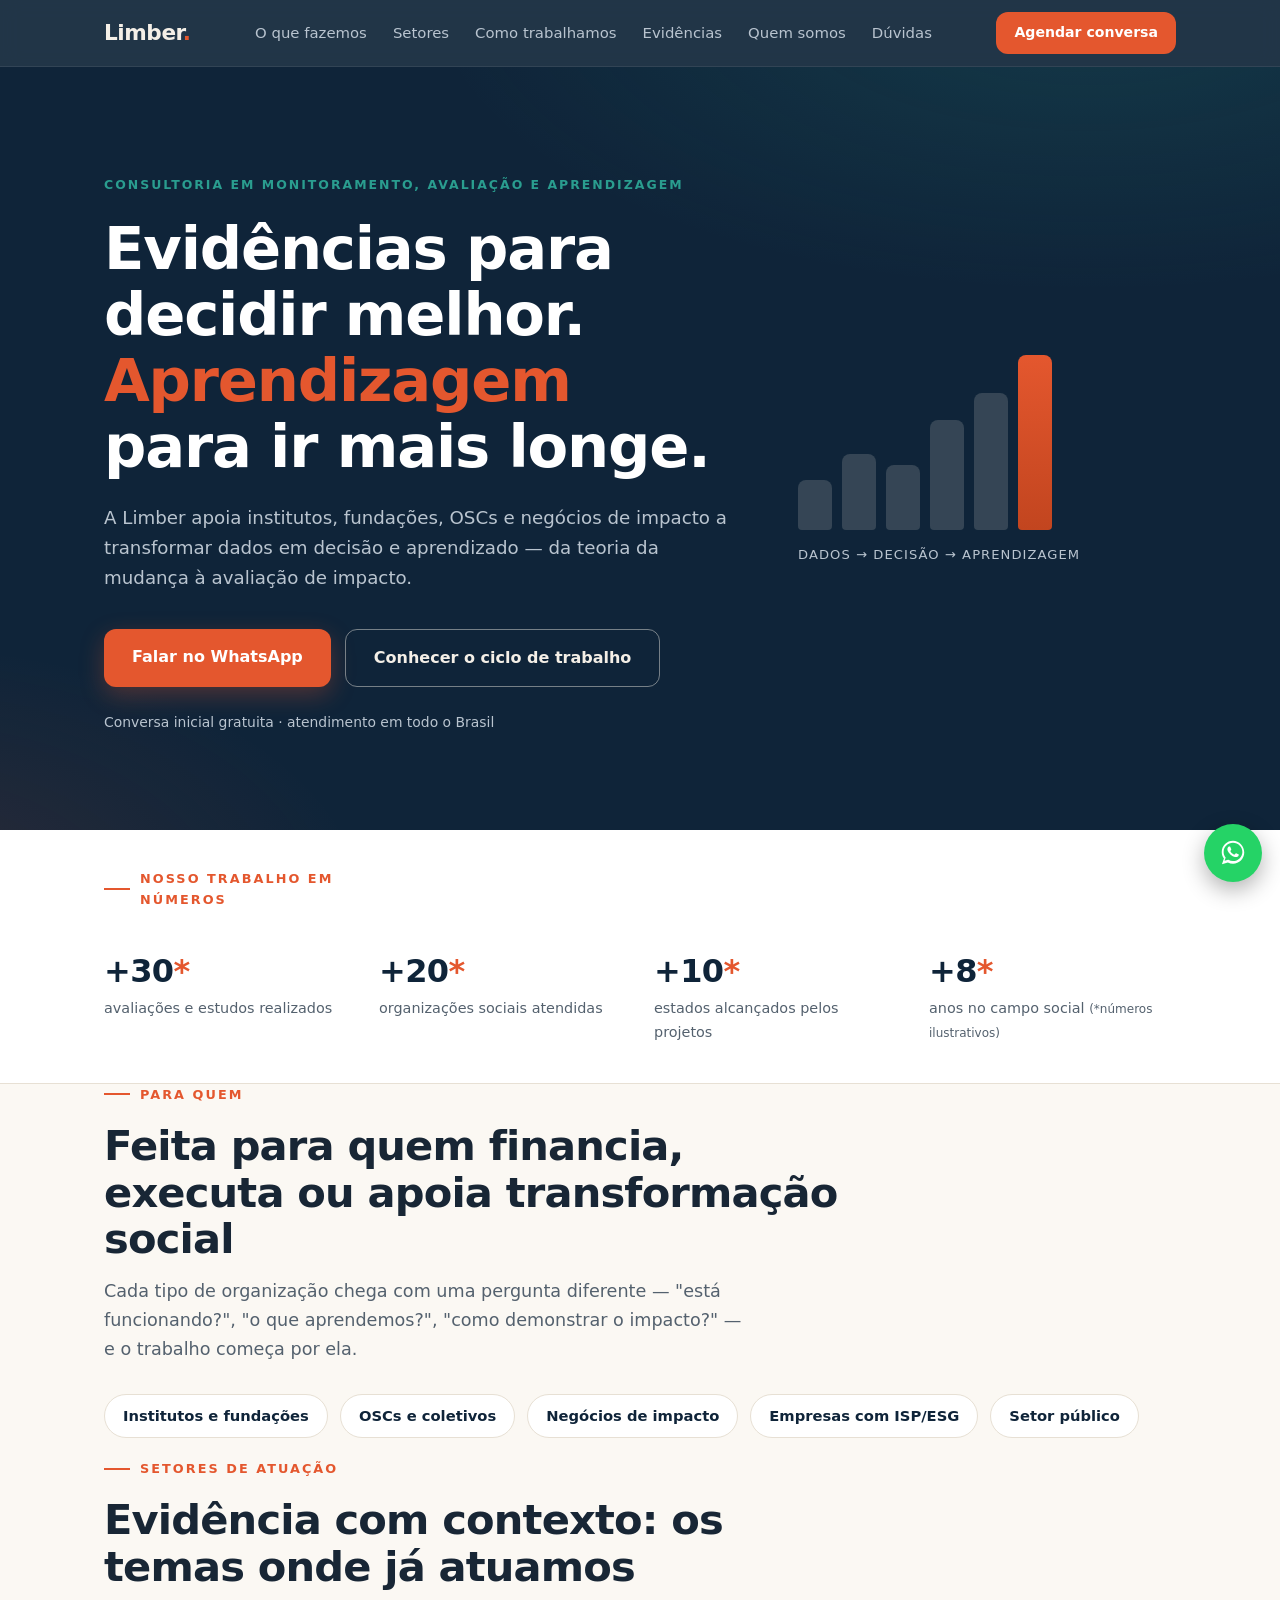
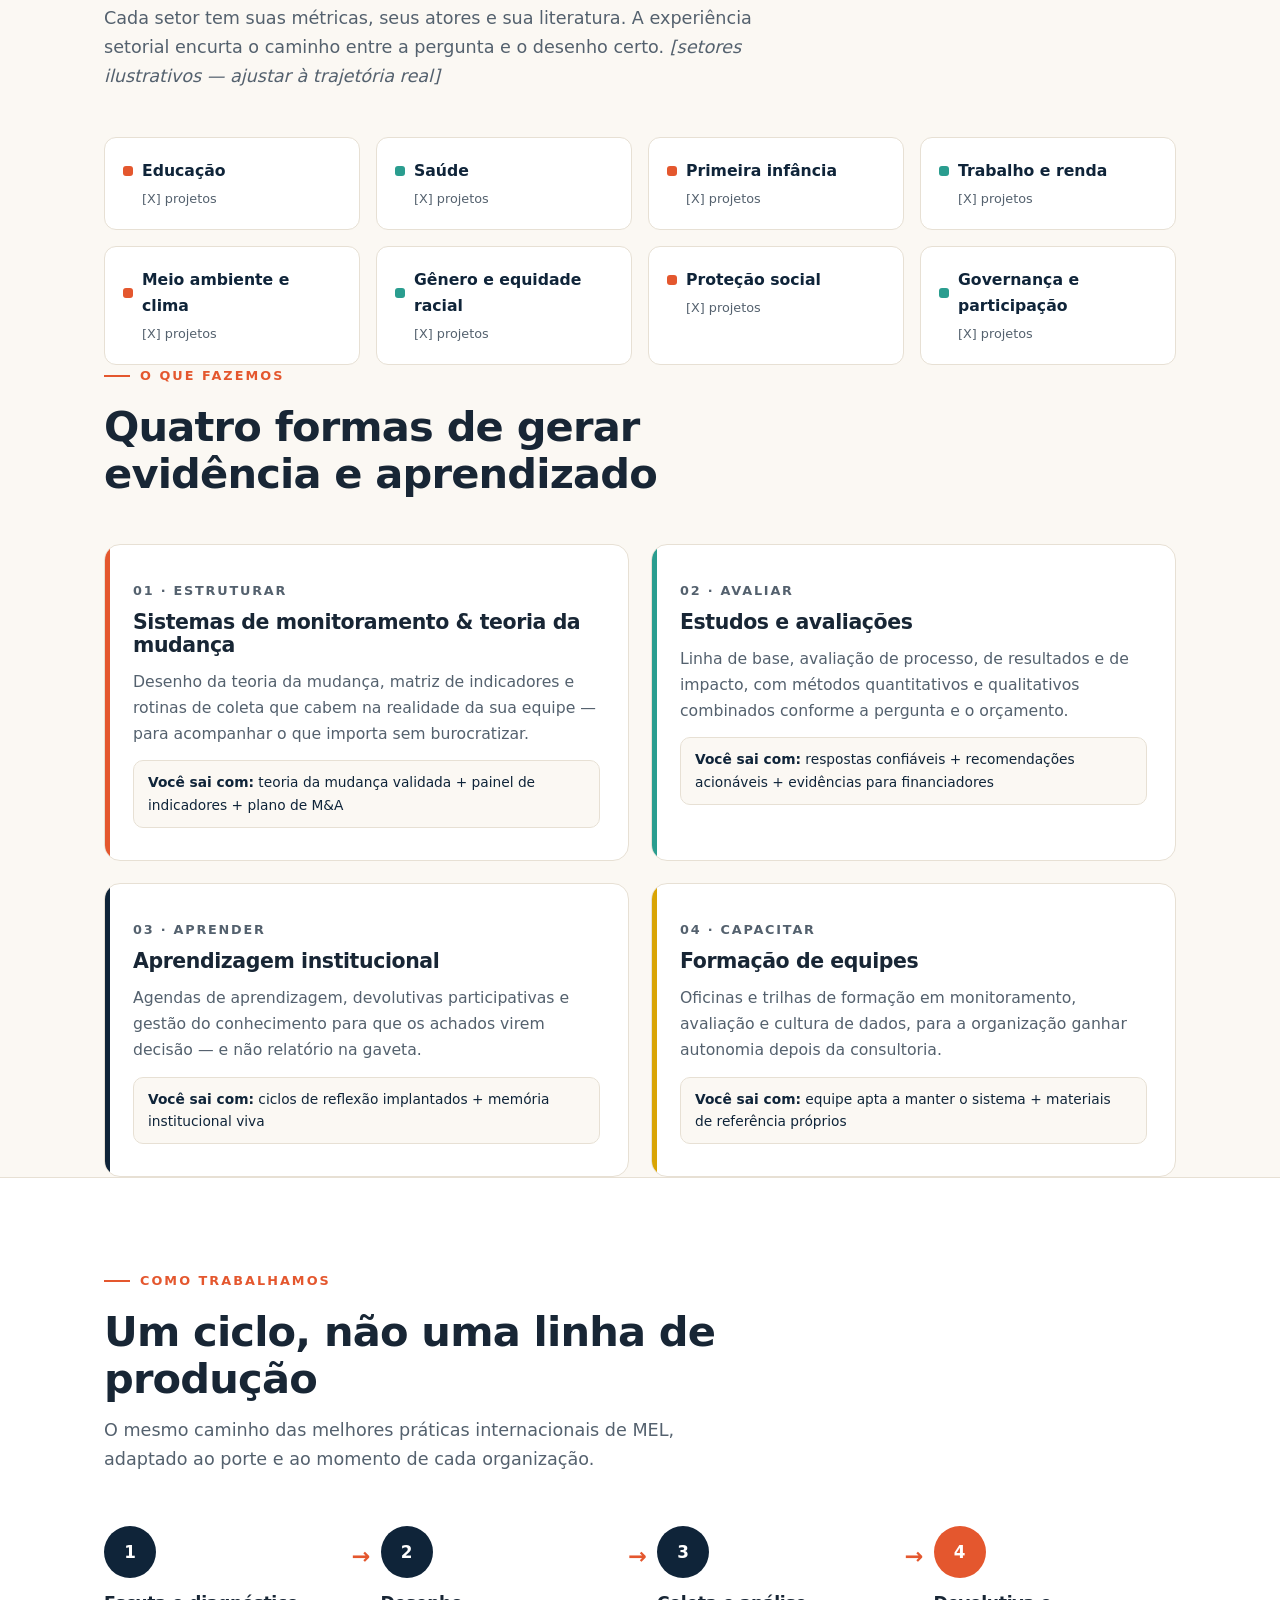
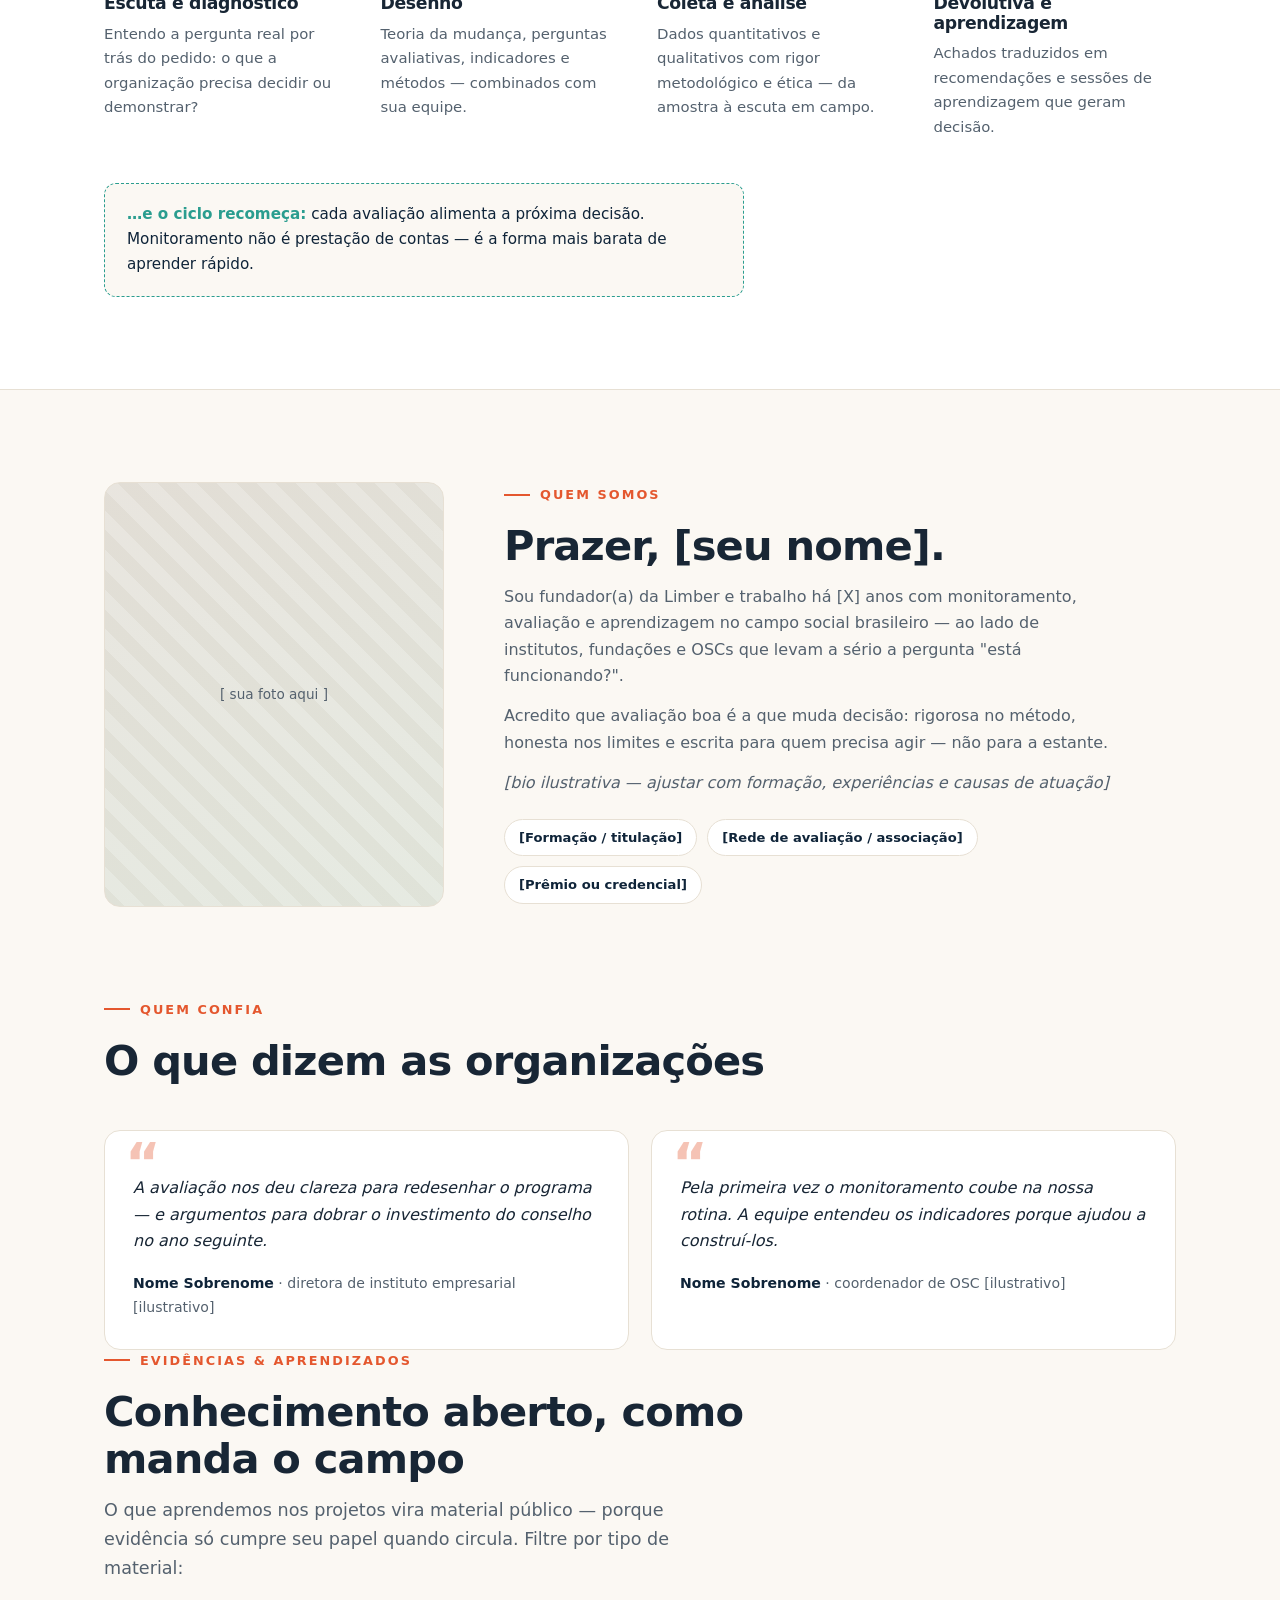
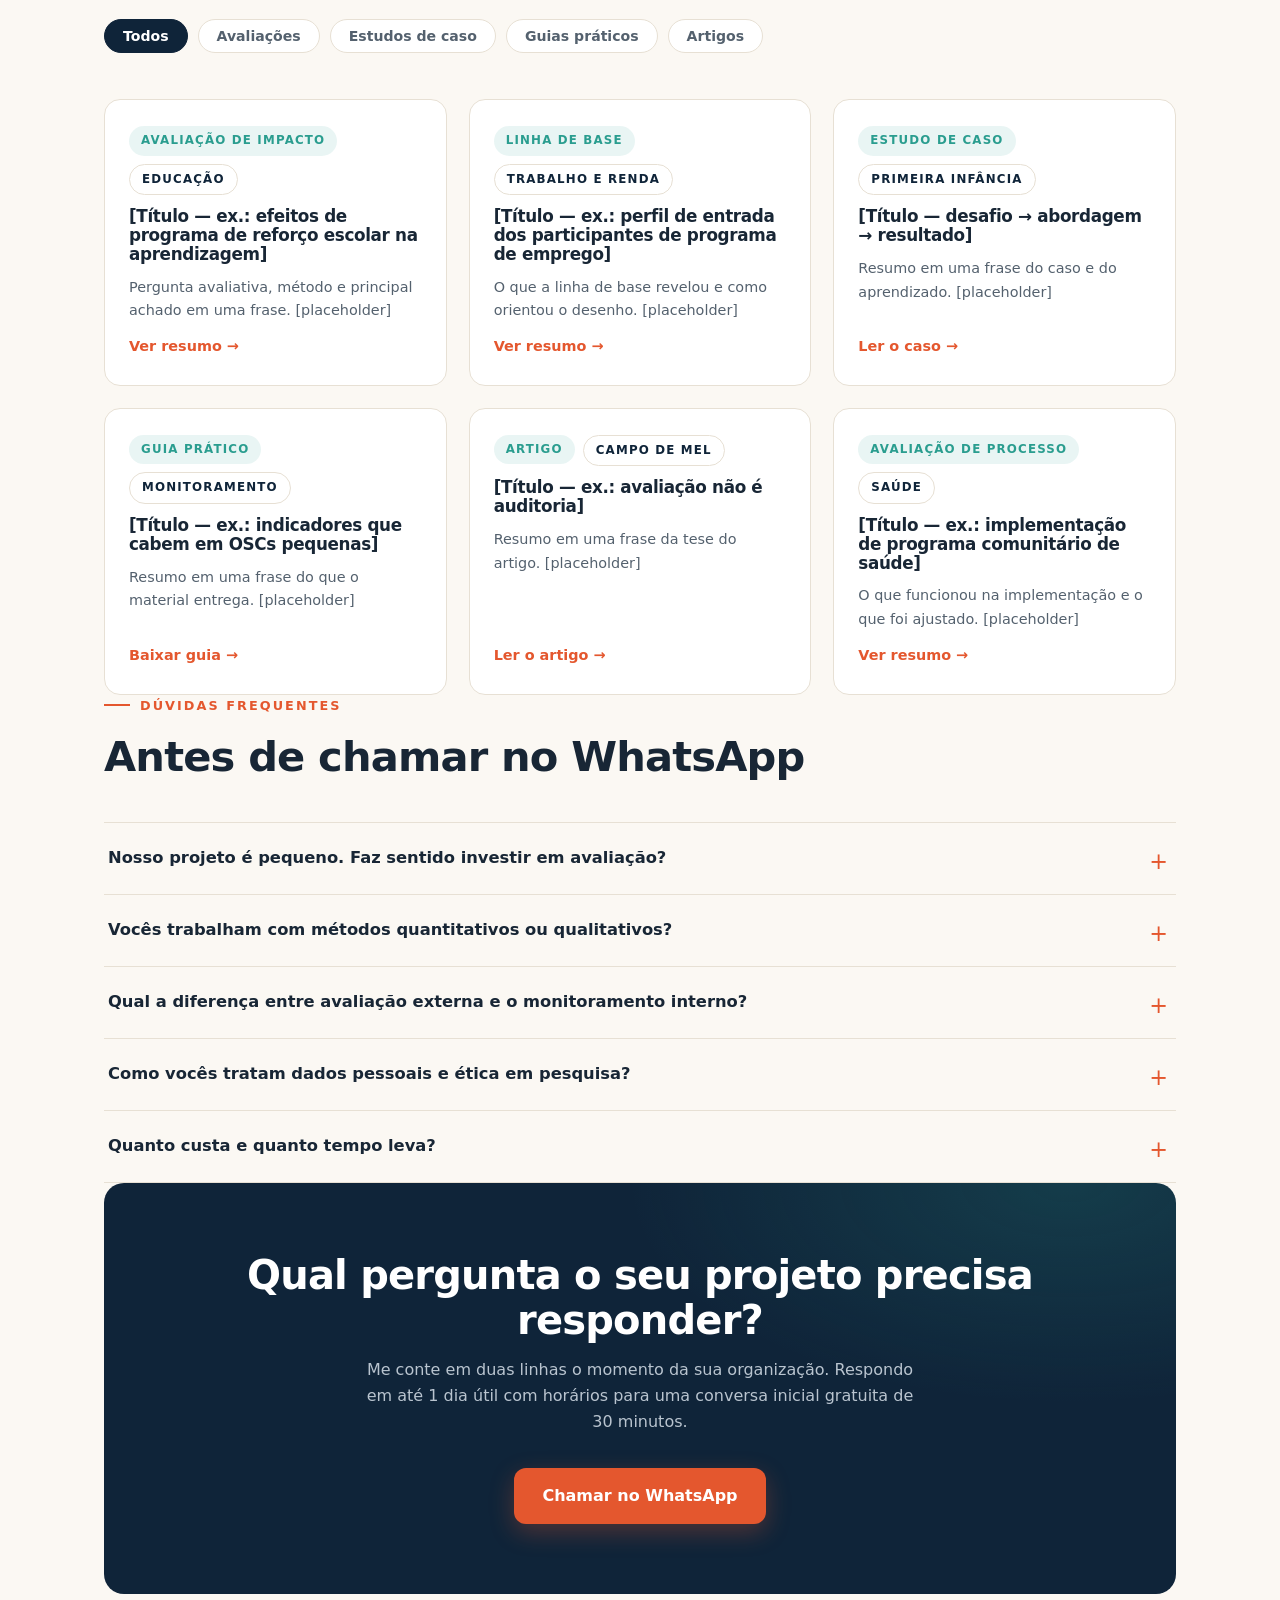
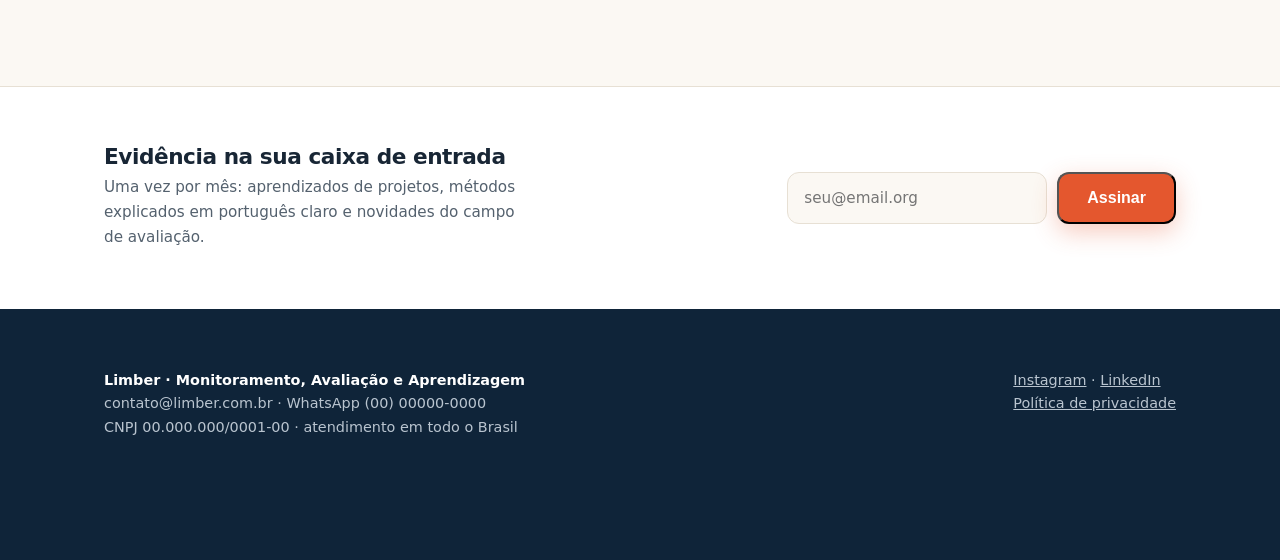
==== commit c6e238fe: "Incorpora estrutura do J-PAL ao design do site - Nova seção 'Setores de atuação' (espelho da organiz" ====
--- a/mockup/index.html
+++ b/mockup/index.html
@@ -17,6 +17,12 @@
   - Prova social em 3 camadas: números, organizações, publicações
   - Seção de aprendizados/publicações (sinal de senioridade no campo)
   - FAQ com objeções típicas do setor (quali vs quanti, LGPD, porte, externa vs interna)
+
+  Elementos inspirados na estrutura do J-PAL (povertyactionlab.org):
+  - Organização por SETORES de atuação (J-PAL estrutura tudo em 11 setores)
+  - Hub de evidências com filtros (mini-versão do banco de avaliações/policy insights)
+  - Números de impacto rotulados ("nosso trabalho em números")
+  - Newsletter no pé de página (J-PAL usa newsletters como canal central)
 -->
 <style>
   :root{
@@ -216,6 +222,48 @@
   .pub p{color:var(--muted);font-size:.9rem;flex:1}
   .pub a{font-size:.9rem;font-weight:700;color:var(--coral);text-decoration:none}
 
+  /* ===== Setores (estrutura J-PAL: organização por setor) ===== */
+  .sectors{display:grid;grid-template-columns:repeat(4,1fr);gap:16px;margin-top:46px}
+  @media(max-width:860px){.sectors{grid-template-columns:repeat(2,1fr)}}
+  @media(max-width:480px){.sectors{grid-template-columns:1fr}}
+  .sector{
+    background:var(--card);border:1px solid var(--line);border-radius:12px;
+    padding:20px 18px;display:flex;flex-direction:column;gap:4px;
+  }
+  .sector b{font-size:.98rem;color:var(--navy);display:flex;align-items:center;gap:9px}
+  .sector b::before{content:"";width:10px;height:10px;border-radius:3px;background:var(--teal);flex:none}
+  .sector:nth-child(odd) b::before{background:var(--coral)}
+  .sector small{color:var(--muted);font-size:.8rem;padding-left:19px}
+
+  /* ===== Hub de evidências (mini banco de avaliações à la J-PAL) ===== */
+  .filters{display:flex;gap:10px;flex-wrap:wrap;margin:36px 0 26px}
+  .filters button{
+    border:1.5px solid var(--line);background:var(--card);border-radius:999px;
+    padding:8px 18px;font-size:.88rem;font-weight:600;color:var(--muted);
+    cursor:pointer;font-family:inherit;transition:all .15s;
+  }
+  .filters button:hover{border-color:var(--navy);color:var(--navy)}
+  .filters button.active{background:var(--navy);border-color:var(--navy);color:#fff}
+  .pub .tags{display:flex;gap:8px;flex-wrap:wrap}
+  .pub .tag-sector{
+    align-self:flex-start;font-size:.74rem;font-weight:700;letter-spacing:.1em;
+    text-transform:uppercase;color:var(--navy);border:1px solid var(--line);
+    border-radius:999px;padding:5px 12px;
+  }
+  .pub[hidden]{display:none}
+
+  /* ===== Newsletter (canal central no J-PAL) ===== */
+  .newsletter{background:var(--card);border-top:1px solid var(--line);padding:58px 0;margin-top:92px}
+  .newsletter .wrap{display:flex;justify-content:space-between;align-items:center;gap:30px;flex-wrap:wrap}
+  .newsletter h3{font-size:1.35rem;margin-bottom:6px}
+  .newsletter p{color:var(--muted);font-size:.95rem;max-width:44ch}
+  .newsletter form{display:flex;gap:10px;flex-wrap:wrap}
+  .newsletter input{
+    padding:13px 16px;border:1.5px solid var(--line);border-radius:12px;
+    font-size:.95rem;min-width:260px;background:var(--paper);font-family:inherit;
+  }
+  .newsletter input:focus{outline:2px solid var(--teal);border-color:transparent}
+
   /* ===== FAQ ===== */
   .faq details{border-bottom:1px solid var(--line);padding:22px 4px}
   .faq details:first-of-type{border-top:1px solid var(--line);margin-top:42px}
@@ -236,7 +284,7 @@
   .cta p{color:var(--on-dark-muted);margin:0 auto 32px;max-width:54ch}
 
   /* ===== Rodapé ===== */
-  footer.site{background:var(--navy);color:var(--on-dark-muted);padding:60px 0 120px;font-size:.9rem;margin-top:92px}
+  footer.site{background:var(--navy);color:var(--on-dark-muted);padding:60px 0 120px;font-size:.9rem}
   footer.site .wrap{display:flex;justify-content:space-between;gap:28px;flex-wrap:wrap}
   footer.site strong{color:#fff}
   footer.site a{color:var(--on-dark-muted)}
@@ -258,9 +306,10 @@
     <a class="logo" href="#">Limber<i>.</i></a>
     <ul>
       <li><a href="#servicos">O que fazemos</a></li>
+      <li><a href="#setores">Setores</a></li>
       <li><a href="#metodo">Como trabalhamos</a></li>
+      <li><a href="#evidencias">Evidências</a></li>
       <li><a href="#sobre">Quem somos</a></li>
-      <li><a href="#aprendizados">Aprendizados</a></li>
       <li><a href="#faq">Dúvidas</a></li>
     </ul>
     <a class="btn btn-coral" href="#contato">Agendar conversa</a>
@@ -292,8 +341,11 @@
     </div>
   </div>
 
-  <!-- PROVA SOCIAL: números do campo (placeholders) -->
+  <!-- PROVA SOCIAL: números rotulados, como o bloco de impacto do J-PAL -->
   <div class="proof">
+    <div class="wrap" style="margin-bottom:16px">
+      <span class="kicker">Nosso trabalho em números</span>
+    </div>
     <div class="wrap">
       <div class="stat"><b>+30<span>*</span></b> avaliações e estudos realizados</div>
       <div class="stat"><b>+20<span>*</span></b> organizações sociais atendidas</div>
@@ -314,6 +366,25 @@
       <span>Negócios de impacto</span>
       <span>Empresas com ISP/ESG</span>
       <span>Setor público</span>
+    </div>
+  </section>
+
+  <!-- SETORES: organização temática à la J-PAL (que estrutura tudo em 11 setores) -->
+  <section id="setores" class="wrap">
+    <span class="kicker">Setores de atuação</span>
+    <h2 class="title">Evidência com contexto: os temas onde já atuamos</h2>
+    <p class="lead">Cada setor tem suas métricas, seus atores e sua literatura. A experiência
+      setorial encurta o caminho entre a pergunta e o desenho certo. <em>[setores ilustrativos
+      — ajustar à trajetória real]</em></p>
+    <div class="sectors">
+      <div class="sector"><b>Educação</b><small>[X] projetos</small></div>
+      <div class="sector"><b>Saúde</b><small>[X] projetos</small></div>
+      <div class="sector"><b>Primeira infância</b><small>[X] projetos</small></div>
+      <div class="sector"><b>Trabalho e renda</b><small>[X] projetos</small></div>
+      <div class="sector"><b>Meio ambiente e clima</b><small>[X] projetos</small></div>
+      <div class="sector"><b>Gênero e equidade racial</b><small>[X] projetos</small></div>
+      <div class="sector"><b>Proteção social</b><small>[X] projetos</small></div>
+      <div class="sector"><b>Governança e participação</b><small>[X] projetos</small></div>
     </div>
   </section>
 
@@ -429,30 +500,55 @@
     </div>
   </section>
 
-  <!-- APRENDIZADOS: publicações = sinal de senioridade no campo MEL -->
-  <section id="aprendizados" class="wrap" style="padding-top:0">
-    <span class="kicker">Aprendizados</span>
+  <!-- HUB DE EVIDÊNCIAS: mini-versão do banco de avaliações/policy insights do J-PAL -->
+  <section id="evidencias" class="wrap" style="padding-top:0">
+    <span class="kicker">Evidências &amp; aprendizados</span>
     <h2 class="title">Conhecimento aberto, como manda o campo</h2>
     <p class="lead">O que aprendemos nos projetos vira material público — porque evidência
-      só cumpre seu papel quando circula.</p>
+      só cumpre seu papel quando circula. Filtre por tipo de material:</p>
+    <div class="filters" role="group" aria-label="Filtrar evidências por tipo">
+      <button class="active" data-filter="todos">Todos</button>
+      <button data-filter="avaliacao">Avaliações</button>
+      <button data-filter="caso">Estudos de caso</button>
+      <button data-filter="guia">Guias práticos</button>
+      <button data-filter="artigo">Artigos</button>
+    </div>
     <div class="pubs">
-      <div class="pub">
-        <span class="tag">Guia prático</span>
-        <h3>[Título de guia — ex.: indicadores que cabem em OSCs pequenas]</h3>
+      <div class="pub" data-tags="avaliacao">
+        <span class="tags"><span class="tag">Avaliação de impacto</span><span class="tag-sector">Educação</span></span>
+        <h3>[Título — ex.: efeitos de programa de reforço escolar na aprendizagem]</h3>
+        <p>Pergunta avaliativa, método e principal achado em uma frase. [placeholder]</p>
+        <a href="#">Ver resumo →</a>
+      </div>
+      <div class="pub" data-tags="avaliacao">
+        <span class="tags"><span class="tag">Linha de base</span><span class="tag-sector">Trabalho e renda</span></span>
+        <h3>[Título — ex.: perfil de entrada dos participantes de programa de emprego]</h3>
+        <p>O que a linha de base revelou e como orientou o desenho. [placeholder]</p>
+        <a href="#">Ver resumo →</a>
+      </div>
+      <div class="pub" data-tags="caso">
+        <span class="tags"><span class="tag">Estudo de caso</span><span class="tag-sector">Primeira infância</span></span>
+        <h3>[Título — desafio → abordagem → resultado]</h3>
+        <p>Resumo em uma frase do caso e do aprendizado. [placeholder]</p>
+        <a href="#">Ler o caso →</a>
+      </div>
+      <div class="pub" data-tags="guia">
+        <span class="tags"><span class="tag">Guia prático</span><span class="tag-sector">Monitoramento</span></span>
+        <h3>[Título — ex.: indicadores que cabem em OSCs pequenas]</h3>
         <p>Resumo em uma frase do que o material entrega. [placeholder]</p>
         <a href="#">Baixar guia →</a>
       </div>
-      <div class="pub">
-        <span class="tag">Estudo de caso</span>
-        <h3>[Título de caso — desafio → abordagem → resultado]</h3>
-        <p>Resumo em uma frase do caso e do aprendizado. [placeholder]</p>
-        <a href="#">Ler o caso →</a>
-      </div>
-      <div class="pub">
-        <span class="tag">Artigo</span>
-        <h3>[Título de artigo — ex.: avaliação não é auditoria]</h3>
+      <div class="pub" data-tags="artigo">
+        <span class="tags"><span class="tag">Artigo</span><span class="tag-sector">Campo de MEL</span></span>
+        <h3>[Título — ex.: avaliação não é auditoria]</h3>
         <p>Resumo em uma frase da tese do artigo. [placeholder]</p>
         <a href="#">Ler o artigo →</a>
+      </div>
+      <div class="pub" data-tags="avaliacao">
+        <span class="tags"><span class="tag">Avaliação de processo</span><span class="tag-sector">Saúde</span></span>
+        <h3>[Título — ex.: implementação de programa comunitário de saúde]</h3>
+        <p>O que funcionou na implementação e o que foi ajustado. [placeholder]</p>
+        <a href="#">Ver resumo →</a>
       </div>
     </div>
   </section>
@@ -502,6 +598,21 @@
     </div>
   </section>
 
+  <!-- NEWSLETTER: canal central na estrutura do J-PAL -->
+  <div class="newsletter">
+    <div class="wrap">
+      <div>
+        <h3>Evidência na sua caixa de entrada</h3>
+        <p>Uma vez por mês: aprendizados de projetos, métodos explicados em português claro
+          e novidades do campo de avaliação.</p>
+      </div>
+      <form onsubmit="return false" aria-label="Assinar newsletter">
+        <input type="email" placeholder="seu@email.org" aria-label="Seu e-mail">
+        <button class="btn btn-coral" type="submit">Assinar</button>
+      </form>
+    </div>
+  </div>
+
 </main>
 
 <footer class="site">
@@ -523,5 +634,19 @@
   <svg viewBox="0 0 32 32" aria-hidden="true"><path d="M16 3C9.4 3 4 8.3 4 14.9c0 2.6.8 5 2.3 7L4.2 28l6.3-2c1.7.9 3.6 1.4 5.5 1.4 6.6 0 12-5.3 12-11.9S22.6 3 16 3zm0 21.6c-1.7 0-3.4-.5-4.9-1.3l-.4-.2-3.7 1.2 1.2-3.5-.3-.4c-1.2-1.6-1.9-3.6-1.9-5.6 0-5.3 4.5-9.7 10-9.7s10 4.4 10 9.7-4.5 9.8-10 9.8zm5.5-7.3c-.3-.2-1.8-.9-2-1-.3-.1-.5-.2-.7.2-.2.3-.8 1-.9 1.1-.2.2-.3.2-.6.1-.3-.2-1.3-.5-2.4-1.5-.9-.8-1.5-1.8-1.7-2.1-.2-.3 0-.5.1-.6l.5-.5c.1-.2.2-.3.3-.5.1-.2 0-.4 0-.6-.1-.2-.7-1.7-1-2.3-.2-.6-.5-.5-.7-.5h-.6c-.2 0-.5.1-.8.4-.3.3-1 1-1 2.5s1.1 2.9 1.2 3.1c.2.2 2.1 3.2 5.1 4.5.7.3 1.3.5 1.7.6.7.2 1.4.2 1.9.1.6-.1 1.8-.7 2-1.4.2-.7.2-1.3.2-1.4-.1-.2-.3-.3-.6-.4z"/></svg>
 </a>
 
+<script>
+  // Filtro do hub de evidências (inspirado no banco de avaliações do J-PAL)
+  const filterBtns = document.querySelectorAll('.filters button');
+  const pubCards = document.querySelectorAll('.pub');
+  filterBtns.forEach(btn => btn.addEventListener('click', () => {
+    filterBtns.forEach(b => b.classList.remove('active'));
+    btn.classList.add('active');
+    const f = btn.dataset.filter;
+    pubCards.forEach(card => {
+      card.hidden = f !== 'todos' && !card.dataset.tags.split(' ').includes(f);
+    });
+  }));
+</script>
+
 </body>
 </html>
